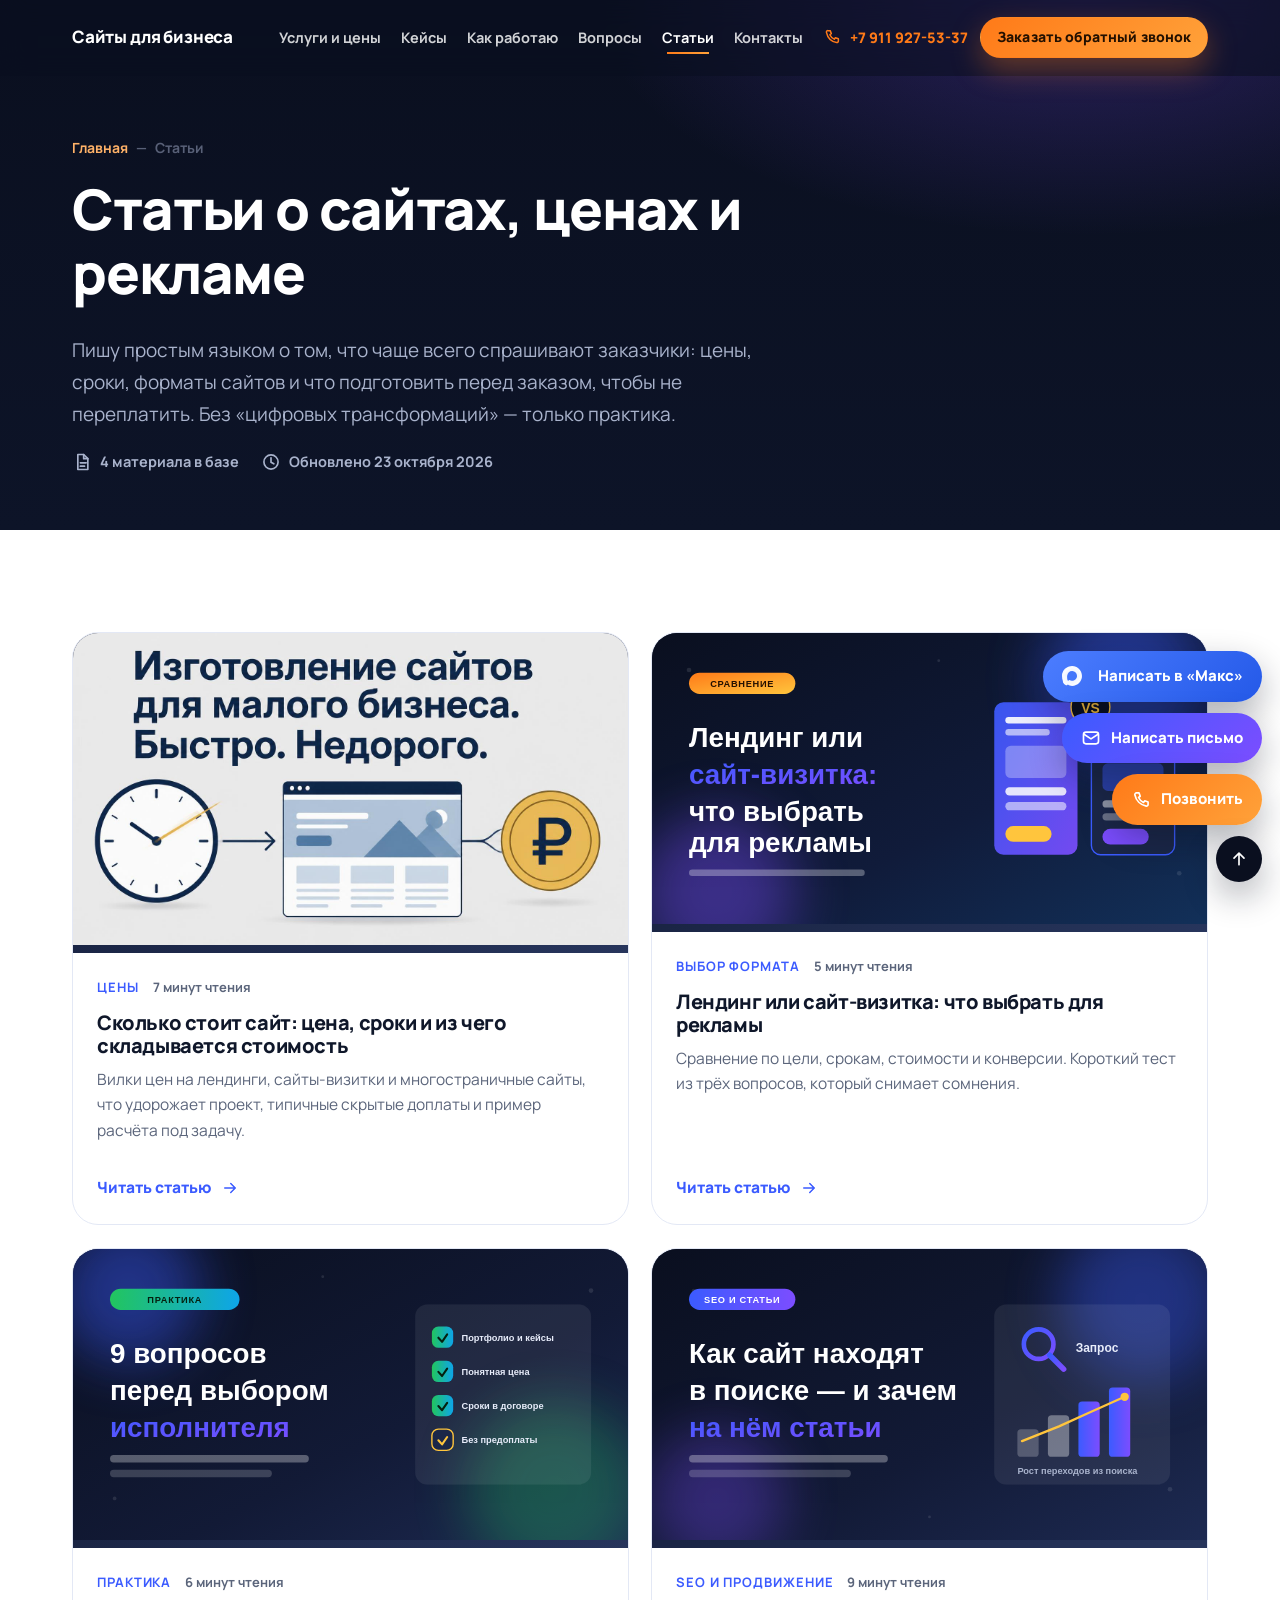
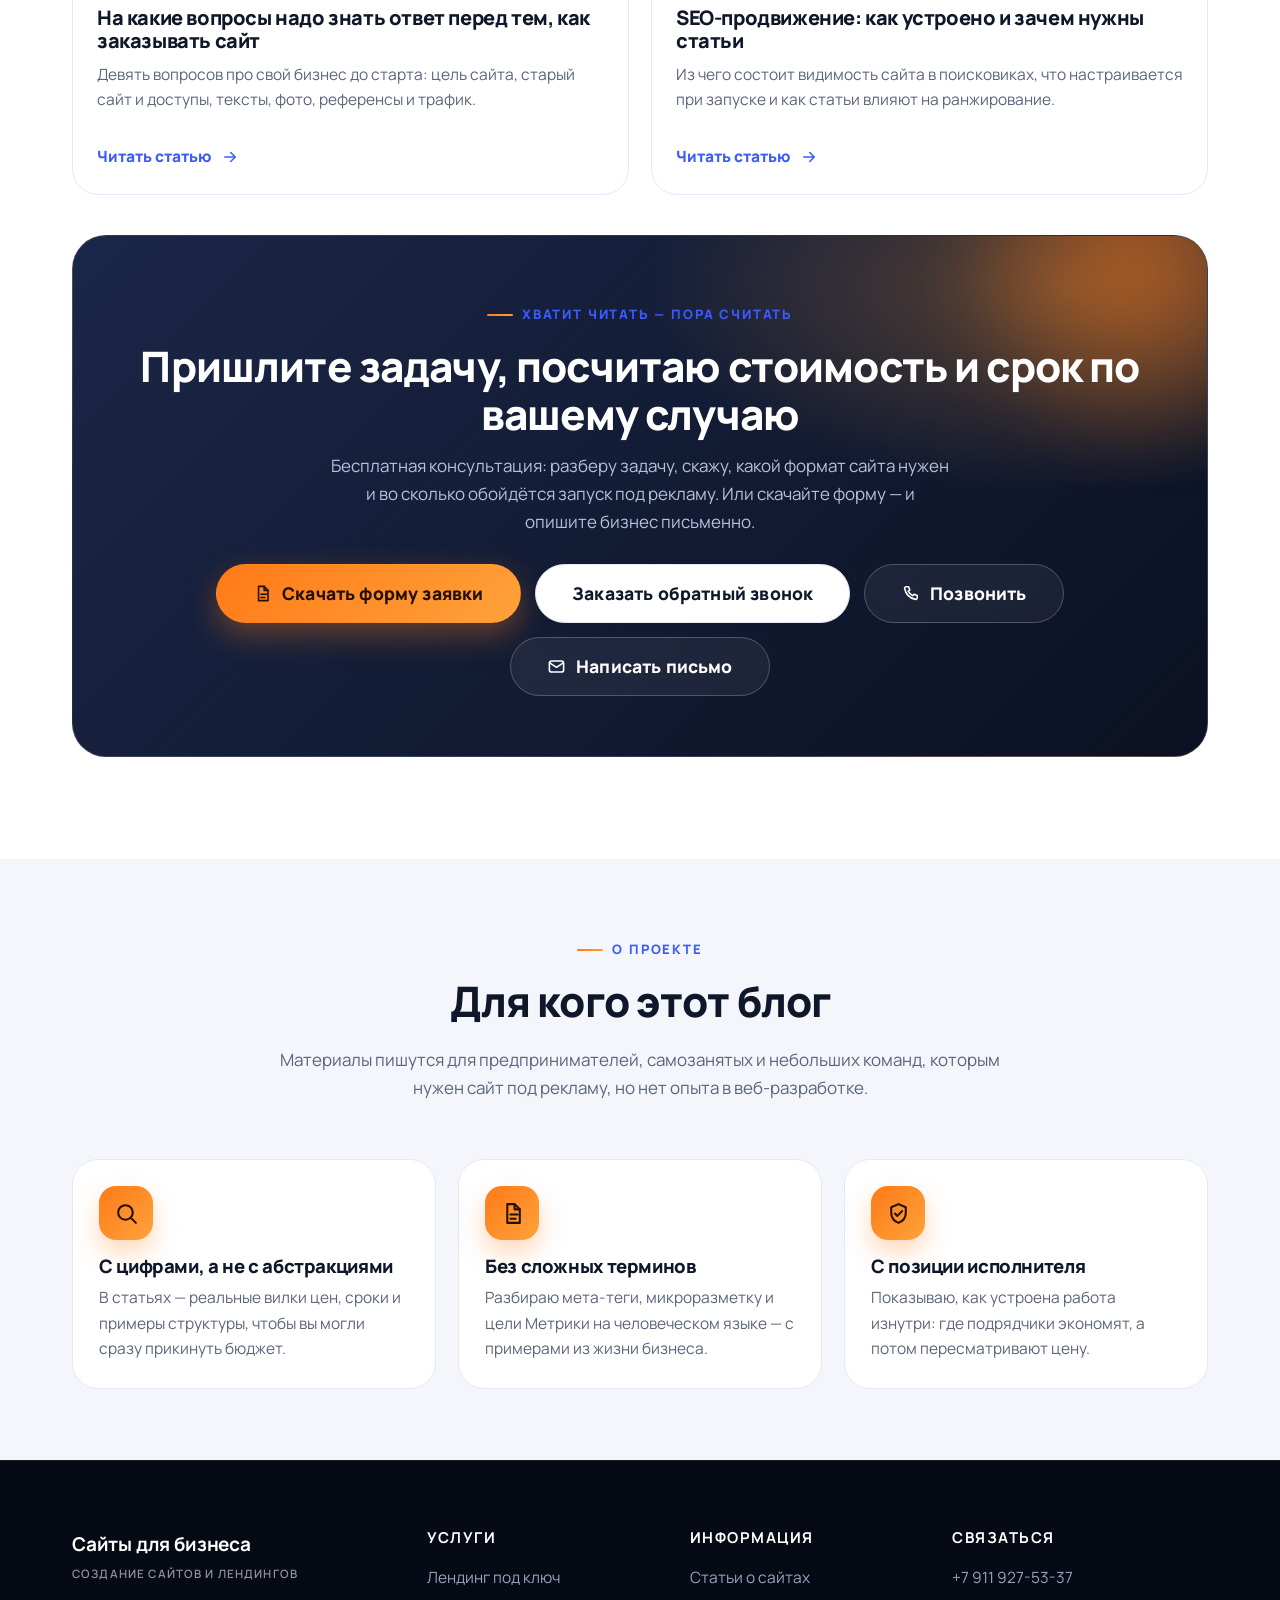
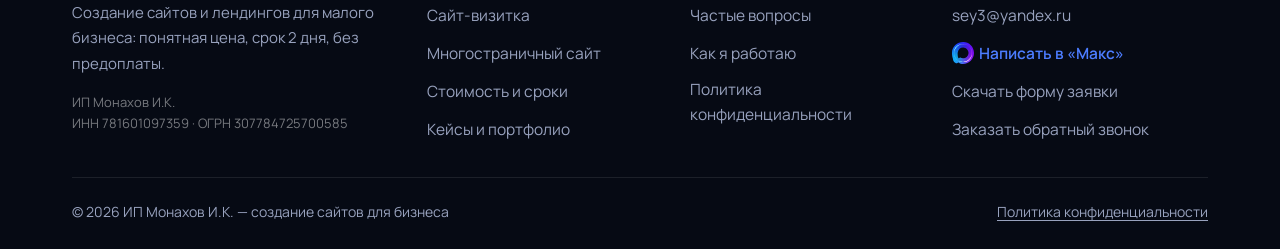
==== articles.html @ e0259c26 "Initial commit: copy of Landing-Site with new 'Многостраничный сайт' service and spelling fixes" ====
<!DOCTYPE html>
<html lang="ru">
<head>
  <meta charset="UTF-8">
  <meta name="viewport" content="width=device-width, initial-scale=1.0">

  <title>Статьи о создании сайтов, ценах и сроках | Игорь</title>
  <meta name="description" content="Полезные статьи для предпринимателей: сколько стоит сайт, лендинг или сайт-визитка, что подготовить к заказу и не переплатить, как работает SEO на сайте. Пишет практикующий разработчик.">
  <meta name="keywords" content="статьи о сайтах, стоимость сайта, лендинг или сайт визитка, что нужно перед заказом сайта, SEO для малого бизнеса">
  <meta name="author" content="Игорь — создание сайтов для бизнеса">
  <meta name="robots" content="index, follow, max-image-preview:large">
  <meta name="theme-color" content="#0A0F1F">
  <link rel="canonical" href="https://system785.github.io/Landing-Site/articles.html">

  <meta property="og:type" content="website">
  <meta property="og:locale" content="ru_RU">
  <meta property="og:site_name" content="Игорь — сайты для бизнеса">
  <meta property="og:title" content="Статьи о создании сайтов, ценах и сроках">
  <meta property="og:description" content="Сколько стоит сайт, что выбрать для рекламы и как не переплатить подрядчику — практические материалы с цифрами.">
  <meta property="og:url" content="https://system785.github.io/Landing-Site/articles.html">
  <meta name="twitter:card" content="summary_large_image">
  <meta name="twitter:title" content="Статьи о создании сайтов, ценах и сроках">
  <meta name="twitter:description" content="Практические материалы о ценах, сроках и выборе подрядчика на сайт.">

  <link rel="icon" type="image/svg+xml" href="img/favicon.svg">
  <link rel="preconnect" href="https://fonts.googleapis.com">
  <link rel="preconnect" href="https://fonts.gstatic.com" crossorigin>
  <link href="https://fonts.googleapis.com/css2?family=Manrope:wght@500;600;700;800&display=swap" rel="stylesheet">
  <link rel="stylesheet" href="css/style.css">

  <script type="application/ld+json">
  {
    "@context": "https://schema.org",
    "@type": "CollectionPage",
    "name": "Статьи о создании сайтов и ценах",
    "url": "https://system785.github.io/Landing-Site/articles.html",
    "inLanguage": "ru-RU",
    "isPartOf": {"@type": "WebSite", "name": "Игорь — сайты для бизнеса", "url": "https://system785.github.io/Landing-Site/"},
    "hasPart": [
      {"@type": "Article", "headline": "Сколько стоит сайт: цена, сроки и из чего складывается стоимость", "url": "https://system785.github.io/Landing-Site/articles/skolko-stoit-sayt-yandex-direct.html", "datePublished": "2026-10-20", "author": {"@type": "Person", "name": "Игорь"}},
      {"@type": "Article", "headline": "Лендинг или сайт-визитка: что выбрать для рекламы", "url": "https://system785.github.io/Landing-Site/articles/lending-ili-sayt-vizitka.html", "datePublished": "2026-10-20", "author": {"@type": "Person", "name": "Игорь"}},
      {"@type": "Article", "headline": "На какие вопросы надо знать ответ перед тем, как заказывать сайт", "url": "https://system785.github.io/Landing-Site/articles/voprosy-pered-zakazom-sayta.html", "datePublished": "2026-10-21", "author": {"@type": "Person", "name": "Игорь"}},
      {"@type": "Article", "headline": "SEO-продвижение: как устроено и зачем нужны статьи", "url": "https://system785.github.io/Landing-Site/articles/seo-stati-ranzhirovanie.html", "datePublished": "2026-10-21", "author": {"@type": "Person", "name": "Игорь"}}
    ]
  }
  </script>

  <script type="application/ld+json">
  {
    "@context": "https://schema.org",
    "@type": "BreadcrumbList",
    "itemListElement": [
      {"@type": "ListItem", "position": 1, "name": "Главная", "item": "https://system785.github.io/Landing-Site/"},
      {"@type": "ListItem", "position": 2, "name": "Статьи", "item": "https://system785.github.io/Landing-Site/articles.html"}
    ]
  }
  </script>
</head>
<body>

  <svg xmlns="http://www.w3.org/2000/svg" style="display:none" aria-hidden="true">
    <symbol id="i-check" viewBox="0 0 24 24"><path d="M4 12.5l5 5L20 6.5"/></symbol>
    <symbol id="i-phone" viewBox="0 0 24 24"><path d="M6.6 3.5h3l1.5 4-2 1.5a12 12 0 0 0 5.9 5.9l1.5-2 4 1.5v3a2 2 0 0 1-2.2 2A17.5 17.5 0 0 1 4.6 5.7 2 2 0 0 1 6.6 3.5z"/></symbol>
    <symbol id="i-mail" viewBox="0 0 24 24"><rect x="3" y="5" width="18" height="14" rx="3"/><path d="M3.5 7.5L12 13l8.5-5.5"/></symbol>
    <symbol id="i-clock" viewBox="0 0 24 24"><circle cx="12" cy="12" r="8.5"/><path d="M12 7v5.2l3.4 2"/></symbol>
    <symbol id="i-shield" viewBox="0 0 24 24"><path d="M12 3l7 3v5.2c0 4.9-3.4 8.4-7 9.8-3.6-1.4-7-4.9-7-9.8V6z"/><path d="M8.6 12l2.3 2.3 4.5-4.6"/></symbol>
    <symbol id="i-arrow" viewBox="0 0 24 24"><path d="M5 12h13M13 6l6 6-6 6"/></symbol>
    <symbol id="i-doc" viewBox="0 0 24 24"><path d="M7 3h7l5 5v13H7z"/><path d="M14 3v5h5M10 13h7M10 17h5"/></symbol>
    <symbol id="i-chat" viewBox="0 0 24 24"><path d="M4 5.5h16v11H9.5L4.5 20.5V16.5H4z"/><path d="M8 10h8M8 13h5"/></symbol>
    <symbol id="i-search" viewBox="0 0 24 24"><circle cx="11" cy="11" r="7"/><path d="M16.2 16.2L21 21"/></symbol>
  </svg>

  <div class="scroll-progress" aria-hidden="true"></div>
  <a class="skip-link" href="#main">Перейти к содержанию</a>

  <header class="header is-scrolled">
    <div class="header__inner">
      <a class="header__brand" href="index.html">Сайты для бизнеса</a>

      <nav class="nav" aria-label="Основная навигация">
        <a href="index.html#services">Услуги и цены</a>
        <a href="index.html#portfolio">Кейсы</a>
        <a href="index.html#process">Как работаю</a>
        <a href="index.html#faq">Вопросы</a>
        <a href="articles.html" data-page>Статьи</a>
        <a href="index.html#contacts">Контакты</a>
      </nav>

      <div class="header__actions">
        <a class="link-phone" href="tel:+79119275337">
          <svg class="icon" aria-hidden="true"><use href="#i-phone"/></svg>+7 911 927-53-37
        </a>
        <a class="btn btn--cta btn--sm" href="#form" data-modal-open>Заказать обратный звонок</a>
        <button class="burger" type="button" aria-label="Открыть меню" aria-expanded="false">
          <span></span><span></span><span></span>
        </button>
      </div>
    </div>
  </header>

  <div class="mobile-menu">
    <a class="m-link" href="index.html">Главная</a>
    <a class="m-link" href="index.html#services">Услуги и цены</a>
    <a class="m-link" href="index.html#portfolio">Кейсы</a>
    <a class="m-link" href="index.html#process">Как я работаю</a>
    <a class="m-link" href="index.html#faq">Частые вопросы</a>
    <a class="m-link" href="articles.html" data-page>Статьи</a>
    <a class="m-link" href="index.html#contacts">Контакты</a>
    <div class="m-contacts">
      <a href="tel:+79119275337"><svg class="icon" aria-hidden="true"><use href="#i-phone"/></svg>+7 911 927-53-37</a>
      <a href="mailto:sey3@yandex.ru"><svg class="icon" aria-hidden="true"><use href="#i-mail"/></svg>sey3@yandex.ru</a>
      <a class="btn btn--cta" href="#form" data-modal-open>Заказать обратный звонок</a>
    </div>
  </div>

  <main id="main">

    <section class="page-head">
      <div class="container">
        <nav class="breadcrumbs" aria-label="Хлебные крошки">
          <a href="index.html">Главная</a><span>—</span><span>Статьи</span>
        </nav>
        <h1>Статьи о сайтах, ценах и рекламе</h1>
        <p class="lead" style="color:#A9B3CC; max-width:720px">
          Пишу простым языком о том, что чаще всего спрашивают заказчики: цены, сроки, форматы сайтов
          и что подготовить перед заказом, чтобы не переплатить. Без «цифровых трансформаций» — только практика.
        </p>
        <div class="page-head__meta">
          <span><svg class="icon" aria-hidden="true"><use href="#i-doc"/></svg> 4 материала в базе</span>
          <span><svg class="icon" aria-hidden="true"><use href="#i-clock"/></svg> Обновлено 23 октября 2026</span>
        </div>
      </div>
    </section>

    <section class="section">
      <div class="container">
        <div class="grid grid-2">
          <article class="article-card reveal">
            <div class="article-card__img">
              <img src="img/banner-price.jpg" width="1536" height="1024" alt="Обложка статьи: сколько стоит сайт — часы, браузер и монетка">
            </div>
            <div class="article-card__body">
              <div class="article-card__meta">Цены <span>7 минут чтения</span></div>
              <h2 style="font-size:20px; margin-bottom:10px">
                <a href="articles/skolko-stoit-sayt-yandex-direct.html">Сколько стоит сайт: цена, сроки и из чего складывается стоимость</a>
              </h2>
              <p>Вилки цен на лендинги, сайты-визитки и многостраничные сайты, что удорожает проект, типичные скрытые доплаты и пример расчёта под задачу.</p>
              <a class="article-card__more" href="articles/skolko-stoit-sayt-yandex-direct.html">
                Читать статью <svg class="icon" aria-hidden="true"><use href="#i-arrow"/></svg>
              </a>
            </div>
          </article>

          <article class="article-card reveal" style="--d:.1s">
            <div class="article-card__img">
              <img src="img/article-landing.svg" width="1200" height="630" alt="Обложка статьи: лендинг или сайт-визитка">
            </div>
            <div class="article-card__body">
              <div class="article-card__meta">Выбор формата <span>5 минут чтения</span></div>
              <h2 style="font-size:20px; margin-bottom:10px">
                <a href="articles/lending-ili-sayt-vizitka.html">Лендинг или сайт-визитка: что выбрать для рекламы</a>
              </h2>
              <p>Сравнение по цели, срокам, стоимости и конверсии. Короткий тест из трёх вопросов, который снимает сомнения.</p>
              <a class="article-card__more" href="articles/lending-ili-sayt-vizitka.html">
                Читать статью <svg class="icon" aria-hidden="true"><use href="#i-arrow"/></svg>
              </a>
            </div>
          </article>

          <article class="article-card reveal" style="--d:.2s">
            <div class="article-card__img">
              <img src="img/article-check.svg" width="1200" height="630" alt="Обложка статьи: вопросы, которые стоит знать до заказа сайта">
            </div>
            <div class="article-card__body">
              <div class="article-card__meta">Практика <span>6 минут чтения</span></div>
              <h2 style="font-size:20px; margin-bottom:10px">
                <a href="articles/voprosy-pered-zakazom-sayta.html">На какие вопросы надо знать ответ перед тем, как заказывать сайт</a>
              </h2>
              <p>Девять вопросов про свой бизнес до старта: цель сайта, старый сайт и доступы, тексты, фото, референсы и трафик.</p>
              <a class="article-card__more" href="articles/voprosy-pered-zakazom-sayta.html">
                Читать статью <svg class="icon" aria-hidden="true"><use href="#i-arrow"/></svg>
              </a>
            </div>
          </article>

          <article class="article-card reveal" style="--d:.3s">
            <div class="article-card__img">
              <img src="img/article-seo.svg" width="1200" height="630" loading="lazy" alt="Обложка статьи: SEO-продвижение и статьи на сайте">
            </div>
            <div class="article-card__body">
              <div class="article-card__meta">SEO и продвижение <span>9 минут чтения</span></div>
              <h2 style="font-size:20px; margin-bottom:10px">
                <a href="articles/seo-stati-ranzhirovanie.html">SEO-продвижение: как устроено и зачем нужны статьи</a>
              </h2>
              <p>Из чего состоит видимость сайта в поисковиках, что настраивается при запуске и как статьи влияют на ранжирование.</p>
              <a class="article-card__more" href="articles/seo-stati-ranzhirovanie.html">
                Читать статью <svg class="icon" aria-hidden="true"><use href="#i-arrow"/></svg>
              </a>
            </div>
          </article>
        </div>

        <div class="cta-box mt-40 reveal zoom" id="form">
          <span class="eyebrow">Хватит читать — пора считать</span>
          <h2>Пришлите задачу, посчитаю стоимость и срок по вашему случаю</h2>
          <p>Бесплатная консультация: разберу задачу, скажу, какой формат сайта нужен и во сколько обойдётся запуск под рекламу.
            Или скачайте форму — и опишите бизнес письменно.</p>
          <div class="btn-row">
            <a class="btn btn--cta btn--lg" href="files/forma-zayavki.docx" download>
              <svg class="icon" aria-hidden="true"><use href="#i-doc"/></svg> Скачать форму заявки
            </a>
            <a class="btn btn--outline btn--lg" href="#form" data-modal-open>Заказать обратный звонок</a>
            <a class="btn btn--ghost btn--lg" href="tel:+79119275337">
              <svg class="icon" aria-hidden="true"><use href="#i-phone"/></svg> Позвонить
            </a>
            <a class="btn btn--ghost btn--lg" href="mailto:sey3@yandex.ru">
              <svg class="icon" aria-hidden="true"><use href="#i-mail"/></svg> Написать письмо
            </a>
          </div>
        </div>
      </div>
    </section>

    <section class="section section--tint section--tight">
      <div class="container">
        <div class="section-head center reveal">
          <span class="eyebrow">О проекте</span>
          <h2>Для кого этот блог</h2>
          <p>Материалы пишутся для предпринимателей, самозанятых и небольших команд, которым нужен сайт под рекламу, но нет опыта в веб-разработке.</p>
        </div>
        <div class="grid grid-3">
          <article class="trust reveal">
            <i><svg class="icon" aria-hidden="true"><use href="#i-search"/></svg></i>
            <h3>С цифрами, а не с абстракциями</h3>
            <p>В статьях — реальные вилки цен, сроки и примеры структуры, чтобы вы могли сразу прикинуть бюджет.</p>
          </article>
          <article class="trust reveal" style="--d:.1s">
            <i><svg class="icon" aria-hidden="true"><use href="#i-doc"/></svg></i>
            <h3>Без сложных терминов</h3>
            <p>Разбираю мета-теги, микроразметку и цели Метрики на человеческом языке — с примерами из жизни бизнеса.</p>
          </article>
          <article class="trust reveal" style="--d:.2s">
            <i><svg class="icon" aria-hidden="true"><use href="#i-shield"/></svg></i>
            <h3>С позиции исполнителя</h3>
            <p>Показываю, как устроена работа изнутри: где подрядчики экономят, а потом пересматривают цену.</p>
          </article>
        </div>
      </div>
    </section>

  </main>

  <footer class="footer">
    <div class="container">
      <div class="footer__grid">
        <div>
          <div class="footer__brand">
            <b>Сайты для бизнеса</b>
            <span>создание сайтов и лендингов</span>
          </div>
          <p class="footer__about">
            Создание сайтов и лендингов для малого бизнеса: понятная цена,
            срок 2 дня, без предоплаты.
          </p>
          <p class="footer__legal">
            ИП Монахов И.К.<br>
            ИНН 781601097359 · ОГРН 307784725700585
          </p>
        </div>

        <div>
          <h4>Услуги</h4>
          <ul>
            <li><a href="index.html#services">Лендинг под ключ</a></li>
            <li><a href="index.html#services">Сайт-визитка</a></li>
            <li><a href="index.html#services">Многостраничный сайт</a></li>
            <li><a href="index.html#services">Стоимость и сроки</a></li>
            <li><a href="index.html#portfolio">Кейсы и портфолио</a></li>
          </ul>
        </div>

        <div>
          <h4>Информация</h4>
          <ul>
            <li><a href="articles.html">Статьи о сайтах</a></li>
            <li><a href="index.html#faq">Частые вопросы</a></li>
            <li><a href="index.html#process">Как я работаю</a></li>
            <li><a href="privacy.html">Политика конфиденциальности</a></li>
          </ul>
        </div>

        <div>
          <h4>Связаться</h4>
          <ul>
            <li><a href="tel:+79119275337">+7 911 927-53-37</a></li>
            <li><a href="mailto:sey3@yandex.ru">sey3@yandex.ru</a></li>
            <li><a class="link-max" href="https://web.max.ru/79119275337" target="_blank" rel="noopener"><img class="max-logo" src="img/max-logo.svg" alt="" width="22" height="22">Написать в «Макс»</a></li>
            <li><a href="files/forma-zayavki.docx" download>Скачать форму заявки</a></li>
            <li><a href="#form" data-modal-open>Заказать обратный звонок</a></li>
          </ul>
        </div>
      </div>

      <div class="footer__bottom">
        <span>© <span data-year>2026</span> ИП Монахов И.К. — создание сайтов для бизнеса</span>
        <span><a href="privacy.html">Политика конфиденциальности</a></span>
      </div>
    </div>
  </footer>

  <div class="fab">
    <a class="fab__wa" href="https://web.max.ru/79119275337" target="_blank" rel="noopener"
       aria-label="Написать в «Макс»">
      <img class="max-logo" src="img/max-logo.svg" alt="" width="22" height="22"><span class="fab__label">Написать в «Макс»</span>
    </a>
    <a class="fab__mail" href="mailto:sey3@yandex.ru" aria-label="Написать письмо">
      <svg class="icon" aria-hidden="true"><use href="#i-mail"/></svg><span class="fab__label">Написать письмо</span>
    </a>
    <a class="fab__call" href="tel:+79119275337" aria-label="Позвонить">
      <svg class="icon" aria-hidden="true"><use href="#i-phone"/></svg><span class="fab__label">Позвонить</span>
    </a>
    <button class="fab__top" type="button" aria-label="Наверх">
      <svg class="icon" aria-hidden="true" style="transform:rotate(-90deg)"><use href="#i-arrow"/></svg>
    </button>
  </div>

  <div class="modal" role="dialog" aria-modal="true" aria-labelledby="modal-title">
    <div class="modal__card">
      <button class="modal__close" type="button" aria-label="Закрыть" data-modal-close>&times;</button>
      <div class="modal__head">
        <h3 id="modal-title">Заказать обратный звонок</h3>
        <p>Оставьте контакты — вернусь с расчётом цены и срока в течение 30 минут.</p>
      </div>
      <form data-lead-form novalidate>
        <div class="form-grid">
          <div class="field">
            <label for="m-name">Как вас зовут *</label>
            <input type="text" id="m-name" name="name" placeholder="Например: Игорь" required autocomplete="name">
            <span class="field__error">Пожалуйста, укажите имя</span>
          </div>
          <div class="field">
            <label for="m-phone">Телефон *</label>
            <input type="tel" id="m-phone" name="phone" placeholder="+7 (___) ___-__-__" required autocomplete="tel">
            <span class="field__error">Укажите телефон не короче 10 цифр</span>
          </div>
          <div class="field">
            <label for="m-task">Что нужно сделать</label>
            <textarea id="m-task" name="task" placeholder="Например: лендинг для ремонта квартир"></textarea>
          </div>
        </div>
        <button class="btn btn--cta btn--block btn--lg mt-24" type="submit">
          Отправить заявку <svg class="icon" aria-hidden="true"><use href="#i-arrow"/></svg>
        </button>
        <p class="form-note">Нажимая кнопку, вы соглашаетесь с <a href="privacy.html">политикой конфиденциальности</a>.</p>
        <div class="form-success" role="status">
          <i><svg class="icon" aria-hidden="true"><use href="#i-check"/></svg></i>
          <h4>Заявка сформирована!</h4>
          <p>Письмо открылось в почтовом клиенте. Если нет — напишите на sey3@yandex.ru или позвоните: +7 911 927-53-37.</p>
          <div class="btn-row center mt-24">
            <a class="btn btn--outline btn--sm" href="tel:+79119275337">Позвонить</a>
            <a class="btn btn--max btn--sm" href="https://web.max.ru/79119275337" target="_blank" rel="noopener"><img class="max-logo" src="img/max-logo.svg" alt="" width="22" height="22">Написать в «Макс»</a>
          </div>
        </div>
      </form>
    </div>
  </div>

  <script src="js/main.js" defer></script>
</body>
</html>
---- css/style.css ----
/* =========================================================
   Макс — сайты для Яндекс.Директ
   Дизайн-система лендинга: тёмный герой + светлые секции
   ========================================================= */

:root {
  /* Цвета */
  --ink: #0A0F1F;
  --ink-800: #101830;
  --ink-700: #17223F;
  --ink-600: #1F2C4E;
  --paper: #FFFFFF;
  --paper-2: #F4F6FC;
  --paper-3: #EDF0FA;
  --line: #E3E8F5;
  --line-dark: rgba(255, 255, 255, .10);

  --text: #0F172A;
  --muted: #5B657B;
  --muted-dark: #A9B3CC;

  --brand: #3B5BFF;
  --brand-2: #7C4DFF;
  --brand-grad: linear-gradient(135deg, #3B5BFF 0%, #7C4DFF 100%);

  --cta: #FF7A18;
  --cta-2: #FFA23A;
  --cta-grad: linear-gradient(135deg, #FF7A18 0%, #FFA23A 100%);

  --green: #22C55E;
  --red: #EF4444;

  /* Формы и тени */
  --r-sm: 12px;
  --r: 18px;
  --r-lg: 26px;
  --r-xl: 34px;

  --sh-sm: 0 2px 8px rgba(15, 23, 42, .06);
  --sh-md: 0 14px 34px rgba(15, 23, 42, .10);
  --sh-lg: 0 30px 70px rgba(10, 15, 31, .18);
  --sh-cta: 0 12px 30px rgba(255, 122, 24, .35);

  --container: 1180px;
  --header-h: 76px;

  --font: 'Manrope', -apple-system, BlinkMacSystemFont, 'Segoe UI', Roboto,
    'Helvetica Neue', Arial, sans-serif;
}

/* ---------- Reset ---------- */
*,
*::before,
*::after { box-sizing: border-box; }

html {
  scroll-behavior: smooth;
  -webkit-text-size-adjust: 100%;
}

body {
  margin: 0;
  font-family: var(--font);
  font-size: 17px;
  line-height: 1.65;
  color: var(--text);
  background: var(--paper);
  overflow-x: hidden;
  -webkit-font-smoothing: antialiased;
  text-rendering: optimizeLegibility;
}

img, svg { max-width: 100%; }
img { height: auto; }
svg { display: block; }
a { color: inherit; text-decoration: none; }
ul, ol { margin: 0; padding: 0; list-style: none; }
button { font-family: inherit; cursor: pointer; }
input, textarea, select, button { font-family: inherit; font-size: inherit; }

::selection { background: rgba(59, 91, 255, .22); }

.skip-link {
  position: absolute;
  left: -9999px;
  top: 0;
  background: var(--brand);
  color: #fff;
  padding: 10px 18px;
  border-radius: 0 0 10px 0;
  z-index: 999;
}
.skip-link:focus { left: 0; }

/* ---------- Типографика ---------- */
h1, h2, h3, h4 {
  margin: 0 0 .5em;
  line-height: 1.15;
  font-weight: 800;
  letter-spacing: -.02em;
}

h1 { font-size: clamp(32px, 5.2vw, 56px); }
h2 { font-size: clamp(27px, 3.8vw, 42px); }
h3 { font-size: clamp(19px, 2.2vw, 23px); }
h4 { font-size: 17px; font-weight: 700; }

p { margin: 0 0 1em; }
p:last-child { margin-bottom: 0; }

.lead {
  font-size: clamp(16px, 2vw, 19px);
  color: var(--muted);
  line-height: 1.7;
}

.section-dark .lead { color: var(--muted-dark); }

.eyebrow {
  display: inline-flex;
  align-items: center;
  gap: 9px;
  font-size: 13px;
  font-weight: 800;
  letter-spacing: .14em;
  text-transform: uppercase;
  color: var(--brand);
  margin-bottom: 16px;
}
.eyebrow::before {
  content: "";
  width: 26px;
  height: 2px;
  background: var(--cta-grad);
  border-radius: 2px;
}
.section-dark .eyebrow { color: #93A8FF; }

.text-grad {
  background: var(--cta-grad);
  -webkit-background-clip: text;
  background-clip: text;
  color: transparent;
}
.text-brand {
  background: var(--brand-grad);
  -webkit-background-clip: text;
  background-clip: text;
  color: transparent;
}

/* ---------- Иконки ---------- */
.icon {
  width: 20px;
  height: 20px;
  fill: none;
  stroke: currentColor;
  stroke-width: 2;
  stroke-linecap: round;
  stroke-linejoin: round;
  flex: none;
}
.btn .icon { width: 19px; height: 19px; }
.hero__points .icon { width: 18px; height: 18px; }
.pain i .icon,
.trust i .icon,
.contact-item i .icon,
.float-card i .icon { width: 25px; height: 25px; }
.faq__q .icon { width: 22px; height: 22px; }
.about__list .icon { width: 22px; height: 22px; }
.price-card ul li .icon { width: 18px; height: 18px; }
.price-card__term .icon { width: 16px; height: 16px; }
.price-note .icon { width: 22px; height: 22px; color: var(--brand); }
.form-success i .icon { width: 32px; height: 32px; stroke-width: 2.6; }
.article-card__more .icon { width: 18px; height: 18px; }
.mobile-menu .m-contacts .icon { width: 21px; height: 21px; }
.link-phone .icon { width: 18px; height: 18px; }

/* ---------- Раскладка ---------- */
.container {
  width: 100%;
  max-width: var(--container);
  margin-inline: auto;
  padding-inline: 22px;
}

.section { padding: clamp(56px, 8vw, 104px) 0; position: relative; }
.section--tight { padding: clamp(44px, 6vw, 72px) 0; }

.section--tint { background: var(--paper-2); }

.section-dark {
  background: var(--ink);
  color: #fff;
  overflow: hidden;
}
.section-dark h2,
.section-dark h3 { color: #fff; }

.section-head {
  max-width: 760px;
  margin-bottom: clamp(32px, 5vw, 56px);
}
.section-head.center {
  margin-inline: auto;
  text-align: center;
}
.section-head.center .eyebrow { justify-content: center; }
.section-head p { color: var(--muted); font-size: 17px; }
.section-dark .section-head p { color: var(--muted-dark); }

.grid { display: grid; gap: 22px; }
.grid-2 { grid-template-columns: repeat(2, 1fr); }
.grid-3 { grid-template-columns: repeat(3, 1fr); }
.grid-4 { grid-template-columns: repeat(4, 1fr); }

/* ---------- Кнопки ---------- */
.btn {
  position: relative;
  display: inline-flex;
  align-items: center;
  justify-content: center;
  gap: 10px;
  padding: 15px 28px;
  border: 1px solid transparent;
  border-radius: 999px;
  font-weight: 800;
  font-size: 16px;
  line-height: 1.2;
  letter-spacing: .01em;
  text-align: center;
  transition: transform .25s cubic-bezier(.22, 1, .36, 1),
    box-shadow .25s ease, background-color .25s ease, color .25s ease,
    border-color .25s ease, filter .25s ease;
  will-change: transform;
}
.btn svg { flex: none; }
.btn:hover { transform: translateY(-3px); }
.btn:active { transform: translateY(-1px) scale(.99); }
.btn:focus-visible { outline: 3px solid rgba(59, 91, 255, .55); outline-offset: 3px; }

.btn--cta {
  background: var(--cta-grad);
  color: #231000;
  box-shadow: var(--sh-cta);
}
.btn--cta:hover { filter: brightness(1.06); box-shadow: 0 18px 38px rgba(255, 122, 24, .42); }

.btn--brand {
  background: var(--brand-grad);
  color: #fff;
  box-shadow: 0 12px 30px rgba(59, 91, 255, .35);
}
.btn--brand:hover { box-shadow: 0 18px 38px rgba(59, 91, 255, .45); }

.btn--ghost {
  background: rgba(255, 255, 255, .06);
  border-color: rgba(255, 255, 255, .22);
  color: #fff;
  backdrop-filter: blur(8px);
}
.btn--ghost:hover { background: rgba(255, 255, 255, .14); border-color: rgba(255, 255, 255, .4); }

.btn--outline {
  background: #fff;
  border-color: var(--line);
  color: var(--text);
  box-shadow: var(--sh-sm);
}
.btn--outline:hover { border-color: var(--brand); color: var(--brand); box-shadow: var(--sh-md); }

.btn--dark { background: var(--ink); color: #fff; }
.btn--dark:hover { background: var(--ink-700); box-shadow: var(--sh-md); }

.btn--sm { padding: 11px 20px; font-size: 14.5px; }
.btn--lg { padding: 18px 36px; font-size: 17.5px; }
.btn--block { width: 100%; }

.btn-row {
  display: flex;
  flex-wrap: wrap;
  gap: 14px;
  align-items: center;
}
.btn-row.center { justify-content: center; }

.link-phone {
  display: inline-flex;
  align-items: center;
  gap: 9px;
  font-weight: 800;
  white-space: nowrap;
  color: #FF7A18;
  transition: color .2s ease, transform .2s ease;
}
.link-phone:hover { color: #FFA23A; transform: translateY(-2px); }
.section-dark .link-phone { color: #FFB268; }
.section-dark .link-phone:hover { color: #FFD1A8; }

/* ---------- Шапка ---------- */
.header {
  position: fixed;
  inset: 0 0 auto;
  z-index: 100;
  height: var(--header-h);
  display: flex;
  align-items: center;
  background: rgba(10, 15, 31, .55);
  backdrop-filter: blur(14px);
  -webkit-backdrop-filter: blur(14px);
  border-bottom: 1px solid transparent;
  transition: background .35s ease, height .35s ease, border-color .35s ease,
    box-shadow .35s ease;
}
.header.is-scrolled {
  height: 66px;
  background: rgba(255, 255, 255, .92);
  border-bottom-color: var(--line);
  box-shadow: 0 8px 30px rgba(15, 23, 42, .08);
}
.header__inner {
  display: flex;
  align-items: center;
  gap: 16px;
  width: 100%;
  max-width: var(--container);
  margin-inline: auto;
  padding-inline: 22px;
}

.header__brand {
  display: inline-flex;
  align-items: baseline;
  gap: 8px;
  flex: none;
  margin-right: 8px;
  font-weight: 800;
  font-size: 17px;
  letter-spacing: -.01em;
  white-space: nowrap;
  color: #fff;
  transition: color .3s ease;
}
.header__brand i {
  font-style: normal;
  font-size: 11px;
  font-weight: 700;
  letter-spacing: .12em;
  text-transform: uppercase;
  opacity: .55;
}
.header.is-scrolled .header__brand { color: var(--text); }

.logo {
  display: inline-flex;
  align-items: center;
  gap: 11px;
  font-weight: 800;
  color: #fff;
  flex: none;
  transition: color .3s ease;
}
.header.is-scrolled .logo { color: var(--text); }

.logo__mark {
  width: 40px;
  height: 40px;
  flex: none;
  border-radius: 13px;
  background: var(--cta-grad);
  display: grid;
  place-items: center;
  color: #241000;
  font-size: 19px;
  font-weight: 800;
  box-shadow: 0 8px 20px rgba(255, 122, 24, .35);
}
.logo__text { display: flex; flex-direction: column; line-height: 1.1; }
.logo__text b { font-size: 17px; letter-spacing: -.01em; }
.logo__text span { font-size: 11.5px; font-weight: 600; opacity: .7; letter-spacing: .04em; }

.nav {
  display: flex;
  align-items: center;
  gap: 4px;
  margin-left: auto;
  flex: 1 1 auto;
  justify-content: flex-end;
  min-width: 0;
}
.nav a {
  position: relative;
  padding: 9px 10px;
  border-radius: 10px;
  font-size: 15px;
  font-weight: 700;
  white-space: nowrap;
  color: rgba(255, 255, 255, .82);
  transition: color .25s ease, background .25s ease;
}
.header.is-scrolled .nav a { color: var(--muted); }
.nav a::after {
  content: "";
  position: absolute;
  left: 13px;
  right: 13px;
  bottom: 4px;
  height: 2px;
  background: var(--cta-grad);
  transform: scaleX(0);
  transform-origin: left;
  transition: transform .3s cubic-bezier(.22, 1, .36, 1);
}
.nav a:hover { color: #fff; }
.header.is-scrolled .nav a:hover { color: var(--brand); }
.nav a:hover::after,
.nav a.is-active::after { transform: scaleX(1); }
.nav a.is-active { color: #fff; }
.header.is-scrolled .nav a.is-active { color: var(--brand); }

.header__actions { display: flex; align-items: center; gap: 12px; flex: none; }

.burger {
  display: none;
  width: 46px;
  height: 46px;
  border: 1px solid rgba(255, 255, 255, .25);
  border-radius: 13px;
  background: rgba(255, 255, 255, .08);
  padding: 0;
  position: relative;
}
.header.is-scrolled .burger { border-color: var(--line); background: #fff; }
.burger span {
  position: absolute;
  left: 13px;
  right: 13px;
  height: 2.5px;
  border-radius: 3px;
  background: #fff;
  transition: transform .3s ease, opacity .2s ease, background .3s ease;
}
.header.is-scrolled .burger span { background: var(--text); }
.burger span:nth-child(1) { top: 16px; }
.burger span:nth-child(2) { top: 22px; }
.burger span:nth-child(3) { top: 28px; }
.burger.is-open span:nth-child(1) { transform: translateY(6px) rotate(45deg); }
.burger.is-open span:nth-child(2) { opacity: 0; }
.burger.is-open span:nth-child(3) { transform: translateY(-6px) rotate(-45deg); }

/* Мобильное меню */
.mobile-menu {
  position: fixed;
  inset: 0;
  z-index: 99;
  background: rgba(10, 15, 31, .97);
  backdrop-filter: blur(10px);
  padding: calc(var(--header-h) + 26px) 26px 40px;
  display: flex;
  flex-direction: column;
  gap: 6px;
  opacity: 0;
  visibility: hidden;
  transform: translateY(-12px);
  transition: opacity .35s ease, transform .35s ease, visibility .35s;
  overflow-y: auto;
}
.mobile-menu.is-open { opacity: 1; visibility: visible; transform: none; }
.mobile-menu a.m-link {
  padding: 15px 4px;
  font-size: 21px;
  font-weight: 800;
  color: #fff;
  border-bottom: 1px solid rgba(255, 255, 255, .09);
  transition: color .2s ease, padding-left .25s ease;
}
.mobile-menu a.m-link:hover { color: var(--cta-2); padding-left: 8px; }
.mobile-menu .m-contacts { margin-top: auto; display: grid; gap: 12px; padding-top: 26px; }
.mobile-menu .m-contacts a {
  display: flex;
  align-items: center;
  gap: 11px;
  color: #fff;
  font-weight: 700;
}

/* Прогресс скролла */
.scroll-progress {
  position: fixed;
  top: 0;
  left: 0;
  height: 3px;
  width: 0;
  z-index: 120;
  background: var(--cta-grad);
  box-shadow: 0 0 12px rgba(255, 122, 24, .7);
  transition: width .1s linear;
}

/* ---------- Герой ---------- */
.hero {
  position: relative;
  padding: calc(var(--header-h) + clamp(40px, 7vw, 86px)) 0 clamp(50px, 7vw, 90px);
  background: radial-gradient(1100px 620px at 78% 8%, rgba(124, 77, 255, .30), transparent 60%),
    radial-gradient(900px 560px at 8% 92%, rgba(59, 91, 255, .26), transparent 62%),
    linear-gradient(180deg, #0A0F1F 0%, #0D1428 60%, #0A0F1F 100%);
  color: #fff;
  overflow: hidden;
}
.hero::after {
  content: "";
  position: absolute;
  inset: auto 0 0;
  height: 1px;
  background: rgba(255, 255, 255, .08);
}

.hero__grid {
  position: relative;
  z-index: 2;
  display: grid;
  grid-template-columns: 1.08fr .92fr;
  gap: clamp(28px, 5vw, 56px);
  align-items: center;
}

.hero__badge {
  display: inline-flex;
  align-items: center;
  gap: 10px;
  padding: 8px 16px 8px 9px;
  border-radius: 999px;
  background: rgba(255, 255, 255, .07);
  border: 1px solid rgba(255, 255, 255, .16);
  font-size: 13.5px;
  font-weight: 700;
  color: #DCE3F5;
  margin-bottom: 22px;
}
.hero__badge b {
  background: var(--cta-grad);
  color: #241000;
  border-radius: 999px;
  padding: 3px 11px;
  font-size: 12.5px;
  letter-spacing: .03em;
}

.hero h1 { color: #fff; margin-bottom: 20px; }
.hero h1 .text-grad { filter: drop-shadow(0 6px 22px rgba(255, 122, 24, .35)); }

.hero__sub {
  font-size: clamp(16px, 2vw, 19px);
  color: #B7C0DA;
  max-width: 560px;
  margin-bottom: 28px;
}

.hero__points {
  display: flex;
  flex-wrap: wrap;
  gap: 10px 22px;
  margin-bottom: 30px;
}
.hero__points li {
  display: flex;
  align-items: center;
  gap: 9px;
  font-size: 15px;
  font-weight: 700;
  color: #D7DDF0;
}
.hero__points svg { color: var(--green); }

.hero__note {
  display: flex;
  align-items: center;
  gap: 12px;
  margin-top: 24px;
  font-size: 14px;
  color: #93A0C0;
}
.hero__avatars { display: flex; }
.hero__avatars span {
  width: 34px;
  height: 34px;
  border-radius: 50%;
  border: 2px solid var(--ink);
  margin-left: -10px;
  display: grid;
  place-items: center;
  font-size: 14px;
  font-weight: 800;
  color: #fff;
}
.hero__avatars span:first-child { margin-left: 0; }
.hero__avatars span:nth-child(1) { background: linear-gradient(135deg, #3B5BFF, #7C4DFF); }
.hero__avatars span:nth-child(2) { background: linear-gradient(135deg, #FF7A18, #FFA23A); }
.hero__avatars span:nth-child(3) { background: linear-gradient(135deg, #22C55E, #0EA5E9); }

/* Портрет */
.hero__visual { position: relative; }

.portrait {
  position: relative;
  border-radius: var(--r-xl);
  overflow: hidden;
  box-shadow: var(--sh-lg);
  border: 1px solid rgba(255, 255, 255, .14);
  animation: floatY 7s ease-in-out infinite;
  background: linear-gradient(160deg, #1B2748, #101832);
}
.portrait img { width: 100%; height: auto; aspect-ratio: 6 / 7; object-fit: cover; object-position: center 20%; }
.about__media img { width: 100%; height: auto; aspect-ratio: 6 / 7; object-fit: cover; object-position: center 20%; }

.float-card {
  position: absolute;
  display: flex;
  align-items: center;
  gap: 11px;
  padding: 12px 17px;
  border-radius: 16px;
  background: rgba(255, 255, 255, .95);
  color: var(--text);
  box-shadow: 0 18px 44px rgba(0, 0, 0, .35);
  font-size: 14px;
  font-weight: 700;
  z-index: 3;
  animation: floatY 5.5s ease-in-out infinite;
}
.float-card i {
  width: 38px;
  height: 38px;
  border-radius: 12px;
  display: grid;
  place-items: center;
  font-style: normal;
  font-size: 18px;
  color: #fff;
  flex: none;
}
.float-card b { display: block; font-size: 16px; font-weight: 800; letter-spacing: -.01em; }
.float-card small { color: var(--muted); font-weight: 600; font-size: 12.5px; }
.float-card--1 { top: 7%; left: -7%; animation-delay: .4s; }
.float-card--1 i { background: var(--brand-grad); }
.float-card--2 { bottom: 16%; right: -6%; animation-delay: 1.4s; }
.float-card--2 i { background: var(--cta-grad); }
.float-card--3 { bottom: -4%; left: 4%; animation-delay: 2.2s; }
.float-card--3 i { background: linear-gradient(135deg, #22C55E, #16A34A); }

.blob {
  position: absolute;
  border-radius: 50%;
  filter: blur(70px);
  opacity: .55;
  pointer-events: none;
  z-index: 1;
}
.blob--1 { width: 460px; height: 460px; background: #7C4DFF; top: -140px; right: -120px; }
.blob--2 { width: 380px; height: 380px; background: #3B5BFF; bottom: -160px; left: -120px; }
.blob--3 { width: 300px; height: 300px; background: #FF7A18; top: 40%; left: 44%; opacity: .18; }

/* ---------- Полоса цифр ---------- */
.stats {
  background: linear-gradient(90deg, #0D1428, #131C38, #0D1428);
  border-block: 1px solid rgba(255, 255, 255, .08);
  padding: clamp(26px, 4vw, 40px) 0;
}
.stats__grid {
  display: grid;
  grid-template-columns: repeat(4, 1fr);
  gap: 18px;
  text-align: center;
}
.stat b {
  display: block;
  font-size: clamp(26px, 3.6vw, 40px);
  font-weight: 800;
  letter-spacing: -.03em;
  background: var(--cta-grad);
  -webkit-background-clip: text;
  background-clip: text;
  color: transparent;
  line-height: 1.1;
}
.stat span {
  font-size: 14px;
  color: var(--muted-dark);
  font-weight: 600;
}

/* ---------- Карточки болей ---------- */
.pain {
  position: relative;
  background: #fff;
  border: 1px solid var(--line);
  border-radius: var(--r-lg);
  padding: 28px 26px;
  transition: transform .35s cubic-bezier(.22, 1, .36, 1), box-shadow .35s ease,
    border-color .35s ease;
  overflow: hidden;
}
.pain::before {
  content: "";
  position: absolute;
  inset: 0 auto 0 0;
  width: 4px;
  background: var(--cta-grad);
  transform: scaleY(0);
  transform-origin: top;
  transition: transform .4s cubic-bezier(.22, 1, .36, 1);
}
.pain:hover { transform: translateY(-8px); box-shadow: var(--sh-md); border-color: transparent; }
.pain:hover::before { transform: scaleY(1); }
.pain i {
  width: 52px;
  height: 52px;
  border-radius: 16px;
  display: grid;
  place-items: center;
  background: rgba(59, 91, 255, .10);
  color: var(--brand);
  margin-bottom: 16px;
}
.pain h3 { margin-bottom: 8px; font-size: 19px; }
.pain p { color: var(--muted); font-size: 15.5px; margin: 0; }

/* ---------- Услуги и цены ---------- */
.price-card {
  position: relative;
  display: flex;
  flex-direction: column;
  background: #fff;
  border: 1px solid var(--line);
  border-radius: var(--r-lg);
  padding: 32px 28px;
  transition: transform .35s cubic-bezier(.22, 1, .36, 1), box-shadow .35s ease;
}
.price-card:hover { transform: translateY(-10px); box-shadow: var(--sh-lg); }
.price-card__tag {
  position: absolute;
  top: -14px;
  left: 50%;
  transform: translateX(-50%);
  background: var(--cta-grad);
  color: #241000;
  font-size: 12.5px;
  font-weight: 800;
  letter-spacing: .06em;
  text-transform: uppercase;
  padding: 6px 16px;
  border-radius: 999px;
  box-shadow: 0 8px 20px rgba(255, 122, 24, .4);
  white-space: nowrap;
}
.price-card h3 { font-size: 21px; margin-bottom: 6px; }
.price-card__desc { color: var(--muted); font-size: 15px; min-height: 48px; }
.price-card__sum {
  display: flex;
  flex-wrap: wrap;
  align-items: baseline;
  gap: 2px 10px;
  margin: 14px 0 4px;
}
.price-card__sum b {
  font-size: clamp(34px, 4vw, 44px);
  font-weight: 800;
  letter-spacing: -.03em;
  color: var(--text);
  white-space: nowrap;
}
.price-card__sum span {
  color: var(--muted);
  font-weight: 700;
  font-size: 14px;
  flex-basis: 100%;
}
.price-card__old { color: #94A0B8; text-decoration: line-through; font-weight: 700; font-size: 15px; }
.price-card__term {
  display: inline-flex;
  align-items: center;
  gap: 7px;
  font-size: 14px;
  font-weight: 700;
  color: var(--brand);
  background: rgba(59, 91, 255, .09);
  padding: 6px 13px;
  border-radius: 999px;
  align-self: flex-start;
  margin-bottom: 18px;
}
.price-card ul { display: grid; gap: 11px; margin-bottom: 24px; }
.price-card ul li {
  display: flex;
  gap: 11px;
  font-size: 15.5px;
  color: var(--muted);
  line-height: 1.5;
}
.price-card ul li svg { flex: none; color: var(--green); margin-top: 3px; }
.price-card ul li b { color: var(--text); font-weight: 700; }
.price-card .btn { margin-top: auto; }
.price-card__foot { display: grid; gap: 10px; margin-top: auto; }

.price-card--dark {
  background: linear-gradient(165deg, #131C38 0%, #0B1122 100%);
  border-color: rgba(255, 255, 255, .14);
  color: #fff;
  box-shadow: 0 34px 70px rgba(10, 15, 31, .35);
}
.price-card--dark h3,
.price-card--dark .price-card__sum b { color: #fff; }
.price-card--dark .price-card__desc,
.price-card--dark .price-card__sum span,
.price-card--dark ul li { color: #AEB8D2; }
.price-card--dark ul li b { color: #fff; }
.price-card--dark .price-card__old { color: #7C87A6; }

.price-note {
  margin-top: 30px;
  display: flex;
  align-items: center;
  gap: 14px;
  flex-wrap: wrap;
  justify-content: center;
  background: rgba(255, 255, 255, .7);
  border: 1px dashed var(--line);
  border-radius: var(--r);
  padding: 16px 22px;
  font-size: 15px;
  color: var(--muted);
  text-align: center;
}
.price-note b { color: var(--text); }

/* Компактный прайс вместо трёх тарифов */
.price-single {
  display: grid;
  grid-template-columns: repeat(3, minmax(0, 1fr));
  gap: 26px;
  align-items: stretch;
  max-width: 1120px;
  margin-inline: auto;
}
.price-single .price-card { display: flex; flex-direction: column; }
.price-single .price-card__desc { margin-bottom: 4px; }
.price-single .price-card ul { margin-bottom: 18px; }

/* Широкая карточка «Как формируется цена» под тремя услугами */
.price-single .price-card--wide {
  grid-column: 1 / -1;
  display: grid;
  grid-template-columns: minmax(0, .85fr) minmax(0, 1.55fr);
  grid-template-rows: auto 1fr;
  gap: 10px 48px;
  align-items: start;
}
.price-single .price-card--wide:hover { transform: none; box-shadow: none; }
.price-single .price-card--wide h3 { grid-column: 1; grid-row: 1; margin-bottom: 0; }
.price-single .price-card--wide .price-card__desc { grid-column: 1; grid-row: 2; margin: 0; }
.price-single .price-card--wide ul { grid-column: 2; grid-row: 1 / span 2; margin-bottom: 0; }

@media (max-width: 1100px) {
  .price-single { grid-template-columns: repeat(2, minmax(0, 1fr)); }
  .price-single .price-card--wide {
    grid-column: auto;
    grid-template-columns: 1fr;
    grid-template-rows: auto;
    gap: 12px;
  }
  .price-single .price-card--wide h3,
  .price-single .price-card--wide .price-card__desc,
  .price-single .price-card--wide ul {
    grid-column: auto;
    grid-row: auto;
  }
}

@media (max-width: 860px) {
  .price-single { grid-template-columns: 1fr; }
}

/* ---------- Кейсы ---------- */
.case {
  position: relative;
  background: #fff;
  border: 1px solid var(--line);
  border-radius: var(--r-lg);
  overflow: hidden;
  transition: transform .35s cubic-bezier(.22, 1, .36, 1), box-shadow .35s ease;
  display: flex;
  flex-direction: column;
}
.case:hover { transform: translateY(-9px); box-shadow: var(--sh-lg); }
.case__img { position: relative; overflow: hidden; background: var(--ink-700); }
.case__img img {
  width: 100%;
  transition: transform .6s cubic-bezier(.22, 1, .36, 1);
}
.case:hover .case__img img { transform: scale(1.05); }
.case__badge {
  position: absolute;
  top: 14px;
  left: 14px;
  background: rgba(10, 15, 31, .78);
  backdrop-filter: blur(6px);
  color: #fff;
  font-size: 12.5px;
  font-weight: 700;
  padding: 6px 13px;
  border-radius: 999px;
}
.case__body { padding: 24px 24px 26px; display: flex; flex-direction: column; flex: 1; }
.case__body h3 { font-size: 20px; margin-bottom: 8px; }
.case__body p { color: var(--muted); font-size: 15.5px; }
.case__metrics {
  display: flex;
  gap: 18px;
  flex-wrap: wrap;
  padding-top: 16px;
  margin-top: auto;
  border-top: 1px dashed var(--line);
}
.case__metrics div b { display: block; font-size: 21px; font-weight: 800; color: var(--brand); letter-spacing: -.02em; }
.case__metrics div span { font-size: 13px; color: var(--muted); font-weight: 600; }

/* ---------- Процесс ---------- */
.steps { position: relative; display: grid; gap: 18px; }
.step {
  position: relative;
  display: grid;
  grid-template-columns: 64px 1fr;
  gap: 20px;
  align-items: start;
  padding: 22px 24px;
  border-radius: var(--r-lg);
  background: rgba(255, 255, 255, .045);
  border: 1px solid rgba(255, 255, 255, .10);
  transition: background .35s ease, border-color .35s ease, transform .35s ease;
}
.step:hover {
  background: rgba(255, 255, 255, .085);
  border-color: rgba(255, 162, 58, .45);
  transform: translateX(8px);
}
.step__num {
  width: 64px;
  height: 64px;
  border-radius: 20px;
  display: grid;
  place-items: center;
  font-size: 24px;
  font-weight: 800;
  background: var(--brand-grad);
  color: #fff;
  box-shadow: 0 14px 30px rgba(59, 91, 255, .35);
}
.step:nth-child(even) .step__num { background: var(--cta-grad); color: #241000; box-shadow: 0 14px 30px rgba(255, 122, 24, .3); }
.step h3 { font-size: 20px; margin-bottom: 6px; }
.step p { color: var(--muted-dark); font-size: 15.5px; margin: 0; }

/* ---------- Доверие ---------- */
.trust {
  background: #fff;
  border: 1px solid var(--line);
  border-radius: var(--r-lg);
  padding: 26px;
  transition: transform .35s ease, box-shadow .35s ease;
}
.trust:hover { transform: translateY(-7px); box-shadow: var(--sh-md); }
.trust i {
  width: 54px;
  height: 54px;
  border-radius: 17px;
  display: grid;
  place-items: center;
  background: var(--cta-grad);
  color: #241000;
  margin-bottom: 16px;
  box-shadow: 0 12px 26px rgba(255, 122, 24, .3);
}
.trust h3 { font-size: 18.5px; margin-bottom: 8px; }
.trust p { color: var(--muted); font-size: 15.5px; margin: 0; }

.about {
  display: grid;
  grid-template-columns: .9fr 1.1fr;
  gap: clamp(26px, 5vw, 54px);
  align-items: center;
}
.about__media {
  position: relative;
  border-radius: var(--r-xl);
  overflow: hidden;
  box-shadow: var(--sh-lg);
  border: 1px solid var(--line);
}
.about__list { display: grid; gap: 14px; margin-top: 22px; }
.about__list li {
  display: flex;
  gap: 13px;
  align-items: flex-start;
  background: var(--paper-2);
  border: 1px solid var(--line);
  border-radius: var(--r);
  padding: 15px 18px;
  transition: border-color .3s ease, transform .3s ease, background .3s ease;
}
.about__list li:hover { border-color: var(--brand); transform: translateX(6px); background: #fff; }
.about__list li svg { flex: none; color: var(--brand); margin-top: 3px; }
.about__list li b { display: block; font-size: 16px; }
.about__list li span { color: var(--muted); font-size: 15px; }

/* ---------- FAQ ---------- */
.faq { display: grid; gap: 14px; max-width: 860px; margin-inline: auto; }
.faq__item {
  background: #fff;
  border: 1px solid var(--line);
  border-radius: var(--r);
  overflow: hidden;
  transition: box-shadow .3s ease, border-color .3s ease;
}
.faq__item.is-open { border-color: var(--brand); box-shadow: var(--sh-md); }
.faq__q {
  width: 100%;
  display: flex;
  align-items: center;
  gap: 16px;
  padding: 20px 22px;
  background: none;
  border: 0;
  text-align: left;
  font-size: 17px;
  font-weight: 800;
  color: var(--text);
  line-height: 1.4;
}
.faq__q:hover { color: var(--brand); }
.faq__icon {
  margin-left: auto;
  flex: none;
  width: 34px;
  height: 34px;
  border-radius: 11px;
  background: var(--paper-3);
  display: grid;
  place-items: center;
  position: relative;
  transition: background .3s ease, transform .35s ease;
}
.faq__icon::before,
.faq__icon::after {
  content: "";
  position: absolute;
  background: var(--text);
  border-radius: 2px;
  transition: transform .35s ease, background .3s ease;
}
.faq__icon::before { width: 14px; height: 2.5px; }
.faq__icon::after { width: 2.5px; height: 14px; }
.faq__item.is-open .faq__icon { background: var(--cta-grad); transform: rotate(180deg); }
.faq__item.is-open .faq__icon::before,
.faq__item.is-open .faq__icon::after { background: #241000; }
.faq__item.is-open .faq__icon::after { transform: scaleY(0); }
.faq__a {
  max-height: 0;
  overflow: hidden;
  transition: max-height .45s cubic-bezier(.4, 0, .2, 1);
}
.faq__a-inner {
  padding: 0 22px 22px;
  color: var(--muted);
  font-size: 16px;
  line-height: 1.7;
}
.faq__a-inner a { color: var(--brand); font-weight: 700; text-decoration: underline; }

/* ---------- Статьи ---------- */
.article-card {
  display: flex;
  flex-direction: column;
  background: #fff;
  border: 1px solid var(--line);
  border-radius: var(--r-lg);
  overflow: hidden;
  transition: transform .35s cubic-bezier(.22, 1, .36, 1), box-shadow .35s ease;
  height: 100%;
}
.article-card:hover { transform: translateY(-9px); box-shadow: var(--sh-lg); }
.article-card__img { overflow: hidden; background: linear-gradient(135deg, #131C38, #27355C); }
.article-card__img img { width: 100%; transition: transform .6s cubic-bezier(.22, 1, .36, 1); }
.article-card:hover .article-card__img img { transform: scale(1.06); }
.article-card__body { padding: 24px; display: flex; flex-direction: column; flex: 1; }
.article-card__meta {
  display: flex;
  flex-wrap: wrap;
  gap: 8px 14px;
  font-size: 13px;
  font-weight: 700;
  color: var(--brand);
  text-transform: uppercase;
  letter-spacing: .07em;
  margin-bottom: 12px;
}
.article-card__meta span { color: var(--muted); text-transform: none; letter-spacing: 0; }
.article-card h3 { font-size: 20px; margin-bottom: 10px; transition: color .25s ease; }
.article-card:hover h3 { color: var(--brand); }
.article-card p { color: var(--muted); font-size: 15.5px; }
.article-card__more {
  margin-top: auto;
  padding-top: 16px;
  display: inline-flex;
  align-items: center;
  gap: 9px;
  font-weight: 800;
  font-size: 15.5px;
  color: var(--brand);
}
.article-card__more svg { transition: transform .3s ease; }
.article-card:hover .article-card__more svg { transform: translateX(6px); }

/* ---------- CTA-блок ---------- */
.cta-box {
  position: relative;
  border-radius: var(--r-xl);
  padding: clamp(34px, 5vw, 60px);
  background:
    radial-gradient(700px 340px at 88% 10%, rgba(255, 162, 58, .30), transparent 60%),
    linear-gradient(135deg, #1B2748 0%, #0B1122 100%);
  color: #fff;
  overflow: hidden;
  text-align: center;
  border: 1px solid rgba(255, 255, 255, .12);
}
.cta-box::before {
  content: "";
  position: absolute;
  width: 420px;
  height: 420px;
  right: -140px;
  top: -180px;
  background: radial-gradient(circle, rgba(255, 122, 24, .55), transparent 65%);
  filter: blur(30px);
}
.cta-box > * { position: relative; z-index: 2; }
.cta-box h2 { color: #fff; margin-bottom: 14px; }
.cta-box p { color: #B7C0DA; max-width: 620px; margin: 0 auto 28px; }
.cta-box .btn-row { justify-content: center; }

/* ---------- Контакты ---------- */
.contacts {
  display: grid;
  grid-template-columns: 1fr 1fr;
  gap: clamp(26px, 4vw, 46px);
  align-items: start;
}
.contact-list { display: grid; gap: 14px; margin-top: 26px; }
.contact-item {
  display: flex;
  align-items: center;
  gap: 15px;
  padding: 16px 18px;
  border-radius: var(--r);
  background: rgba(255, 255, 255, .05);
  border: 1px solid rgba(255, 255, 255, .11);
  transition: background .3s ease, border-color .3s ease, transform .3s ease;
}
.contact-item:hover { background: rgba(255, 255, 255, .1); border-color: rgba(255, 162, 58, .5); transform: translateX(6px); }
.contact-item i {
  width: 46px;
  height: 46px;
  flex: none;
  border-radius: 14px;
  display: grid;
  place-items: center;
  background: var(--brand-grad);
  color: #fff;
}
.contact-item--wa i { background: linear-gradient(135deg, #4C7DFF, #2459E8); }
.contact-item--tg i { background: linear-gradient(135deg, #2AABEE, #229ED9); }
.contact-item--mail i { background: var(--cta-grad); color: #241000; }
.contact-item span { display: block; font-size: 13px; color: var(--muted-dark); font-weight: 600; }
.contact-item b { font-size: 17.5px; font-weight: 800; color: #fff; letter-spacing: -.01em; }

.form-card {
  background: #fff;
  color: var(--text);
  border-radius: var(--r-xl);
  padding: clamp(26px, 4vw, 38px);
  box-shadow: var(--sh-lg);
  border: 1px solid rgba(255, 255, 255, .16);
}
.form-card h3 { font-size: 24px; margin-bottom: 6px; color: var(--text); }
.form-card > p { color: var(--muted); font-size: 15.5px; margin-bottom: 22px; }
.form-grid { display: grid; gap: 15px; }
.field label {
  display: block;
  font-size: 14px;
  font-weight: 800;
  margin-bottom: 7px;
  color: var(--text);
}
.field input,
.field textarea,
.field select {
  width: 100%;
  padding: 14px 16px;
  border: 1.5px solid var(--line);
  border-radius: 14px;
  background: var(--paper-2);
  color: var(--text);
  font-size: 16px;
  transition: border-color .25s ease, background .25s ease, box-shadow .25s ease;
}
.field input:focus,
.field textarea:focus,
.field select:focus {
  outline: none;
  border-color: var(--brand);
  background: #fff;
  box-shadow: 0 0 0 4px rgba(59, 91, 255, .14);
}
.field textarea { min-height: 110px; resize: vertical; }
.field--error input,
.field--error textarea { border-color: var(--red); background: #FEF2F2; }
.field__error { display: none; color: var(--red); font-size: 13.5px; font-weight: 700; margin-top: 6px; }
.field--error .field__error { display: block; }

.form-note {
  font-size: 13.5px;
  color: var(--muted);
  margin-top: 14px;
  line-height: 1.55;
}
.form-note a { color: var(--brand); text-decoration: underline; font-weight: 700; }

.form-success {
  display: none;
  text-align: center;
  padding: 20px 6px;
}
.form-success.is-visible { display: block; animation: fadeUp .5s ease both; }
.form-success i {
  width: 66px;
  height: 66px;
  margin: 0 auto 16px;
  border-radius: 50%;
  background: linear-gradient(135deg, #22C55E, #16A34A);
  display: grid;
  place-items: center;
  color: #fff;
}
.form-success h4 { font-size: 21px; margin-bottom: 8px; }
.form-success p { color: var(--muted); font-size: 15.5px; }

/* ---------- Подвал ---------- */
.footer {
  background: #060A14;
  color: #98A2BE;
  padding: clamp(44px, 6vw, 68px) 0 26px;
  border-top: 1px solid rgba(255, 255, 255, .07);
}
.footer__grid {
  display: grid;
  grid-template-columns: 1.4fr 1fr 1fr 1.1fr;
  gap: 30px;
  padding-bottom: 34px;
  border-bottom: 1px solid rgba(255, 255, 255, .09);
}
.footer .logo { color: #fff; margin-bottom: 16px; }
.footer__brand { color: #fff; margin-bottom: 16px; }
.footer__brand b { display: block; font-size: 19px; letter-spacing: -.01em; }
.footer__brand span { display: block; margin-top: 4px; font-size: 11.5px; font-weight: 600; opacity: .55; letter-spacing: .1em; text-transform: uppercase; }
.footer__legal { margin-top: 16px; font-size: 13px; line-height: 1.6; color: rgba(255, 255, 255, .45); }
.footer__about { font-size: 15px; line-height: 1.7; max-width: 320px; }
.footer h4 {
  color: #fff;
  font-size: 15px;
  text-transform: uppercase;
  letter-spacing: .1em;
  margin-bottom: 16px;
}
.footer ul { display: grid; gap: 10px; }
.footer ul a {
  font-size: 15.5px;
  transition: color .25s ease, padding-left .25s ease;
  display: inline-block;
}
.footer ul a:hover { color: var(--cta-2); padding-left: 5px; }
.footer__bottom {
  display: flex;
  flex-wrap: wrap;
  gap: 12px 24px;
  align-items: center;
  justify-content: space-between;
  padding-top: 22px;
  font-size: 14px;
}
.footer__bottom a { text-decoration: underline; text-underline-offset: 3px; }
.footer__bottom a:hover { color: var(--cta-2); }
.footer__dev { color: #6B7699; }

/* ---------- Плавающие кнопки ---------- */
.fab {
  position: fixed;
  right: 18px;
  bottom: 18px;
  z-index: 90;
  display: flex;
  flex-direction: column;
  gap: 11px;
  align-items: flex-end;
}
.fab a,
.fab button {
  display: inline-flex;
  align-items: center;
  gap: 10px;
  padding: 13px 19px;
  border: 0;
  border-radius: 999px;
  font-weight: 800;
  font-size: 15px;
  color: #fff;
  box-shadow: 0 14px 34px rgba(10, 15, 31, .32);
  transition: transform .3s cubic-bezier(.22, 1, .36, 1), box-shadow .3s ease,
    filter .3s, opacity .35s ease, visibility .35s;
}
.fab.is-muted .fab__call,
.fab.is-muted .fab__mail,
.fab.is-muted .fab__wa {
  opacity: 0;
  visibility: hidden;
  transform: translateY(16px) scale(.9);
  pointer-events: none;
}
.fab a:hover,
.fab button:hover { transform: translateY(-4px) scale(1.03); filter: brightness(1.07); }
.fab__call { background: var(--cta-grad); color: #241000; }
.fab__mail { background: var(--brand-grad); }
.fab__wa { background: linear-gradient(135deg, #4C7DFF, #2459E8); }

/* Фирменный логотип Max рядом со ссылками на мессенджер */
.max-logo {
  width: 22px;
  height: 22px;
  border-radius: 7px;
  display: inline-block;
  vertical-align: -5px;
  flex: none;
}
.btn .max-logo { margin-right: 7px; }
.fab__wa .max-logo { width: 20px; height: 20px; margin-right: 6px; vertical-align: -4px; }

.btn--max { background: linear-gradient(135deg, #4C7DFF, #2459E8); color: #fff; border-color: transparent; box-shadow: 0 12px 30px rgba(36, 89, 232, .35); }
.btn--max:hover { filter: brightness(1.06); box-shadow: 0 18px 38px rgba(36, 89, 232, .45); }
.link-max { color: #4C7DFF; font-weight: 600; }
.link-max:hover { color: #6F97FF; }

/* Кнопки-ссылки внутри текста статьи: не красить ссылочным синим и без подчёркивания */
.prose a.btn { text-decoration: none; }
.prose a.btn--cta { color: #231000; }
.prose a.btn--ghost, .prose a.btn--max { color: #fff; }
.prose a.btn--outline { color: var(--text); }
.prose a.btn--outline:hover { color: var(--brand); }
.fab__wa { background: linear-gradient(135deg, #4C7DFF, #2459E8); }
.fab__top {
  width: 46px;
  height: 46px;
  padding: 0 !important;
  justify-content: center;
  background: var(--ink);
  border: 1px solid rgba(255, 255, 255, .18);
  opacity: 0;
  visibility: hidden;
  transform: translateY(14px);
}
.fab__top.is-visible { opacity: 1; visibility: visible; transform: none; }

/* ---------- Модальное окно ---------- */
.modal {
  position: fixed;
  inset: 0;
  z-index: 200;
  display: grid;
  place-items: center;
  padding: 20px;
  background: rgba(6, 10, 20, .72);
  backdrop-filter: blur(6px);
  opacity: 0;
  visibility: hidden;
  transition: opacity .3s ease, visibility .3s;
}
.modal.is-open { opacity: 1; visibility: visible; }
.modal__card {
  width: 100%;
  max-width: 520px;
  background: #fff;
  border-radius: var(--r-lg);
  padding: clamp(26px, 4vw, 38px);
  box-shadow: var(--sh-lg);
  transform: translateY(24px) scale(.97);
  transition: transform .35s cubic-bezier(.22, 1, .36, 1);
  max-height: 92vh;
  overflow-y: auto;
}
.modal.is-open .modal__card { transform: none; }
.modal__close {
  position: absolute;
  top: 14px;
  right: 14px;
  width: 40px;
  height: 40px;
  border: 0;
  border-radius: 12px;
  background: var(--paper-3);
  color: var(--text);
  font-size: 20px;
  line-height: 1;
  display: grid;
  place-items: center;
  transition: background .2s ease, transform .2s ease;
}
.modal__close:hover { background: var(--line); transform: rotate(90deg); }
.modal__head { position: relative; padding-right: 46px; margin-bottom: 20px; }
.modal__head h3 { font-size: 23px; margin-bottom: 6px; }
.modal__head p { color: var(--muted); font-size: 15.5px; margin: 0; }

/* ---------- Анимации ---------- */
@keyframes fadeUp {
  from { opacity: 0; transform: translateY(26px); }
  to { opacity: 1; transform: none; }
}
@keyframes floatY {
  0%, 100% { transform: translateY(0); }
  50% { transform: translateY(-14px); }
}
@keyframes pulseDot {
  0%, 100% { box-shadow: 0 0 0 0 rgba(34, 197, 94, .55); }
  70% { box-shadow: 0 0 0 12px rgba(34, 197, 94, 0); }
}

.reveal {
  opacity: 0;
  transform: translateY(30px);
  transition: opacity .8s cubic-bezier(.22, 1, .36, 1),
    transform .8s cubic-bezier(.22, 1, .36, 1);
  transition-delay: var(--d, 0s);
  will-change: opacity, transform;
}
.reveal.from-left { transform: translateX(-40px); }
.reveal.from-right { transform: translateX(40px); }
.reveal.zoom { transform: scale(.94); }
.reveal.is-visible { opacity: 1; transform: none; }

.scroll-hint {
  display: flex;
  flex-direction: column;
  align-items: center;
  gap: 7px;
  margin-top: 34px;
  font-size: 12.5px;
  letter-spacing: .16em;
  text-transform: uppercase;
  color: #7C87A6;
  font-weight: 700;
}
.scroll-hint i {
  width: 26px;
  height: 42px;
  border: 2px solid rgba(255, 255, 255, .3);
  border-radius: 14px;
  position: relative;
}
.scroll-hint i::after {
  content: "";
  position: absolute;
  left: 50%;
  top: 8px;
  width: 4px;
  height: 8px;
  margin-left: -2px;
  border-radius: 3px;
  background: var(--cta-2);
  animation: scrollWheel 1.8s ease-in-out infinite;
}
@keyframes scrollWheel {
  0% { transform: translateY(0); opacity: 1; }
  70% { transform: translateY(14px); opacity: 0; }
  100% { transform: translateY(0); opacity: 0; }
}

/* ---------- Страница статьи ---------- */
.breadcrumbs {
  display: flex;
  flex-wrap: wrap;
  align-items: center;
  gap: 8px;
  font-size: 14px;
  font-weight: 700;
  color: var(--muted);
  margin-bottom: 22px;
}
.breadcrumbs a { color: var(--brand); }
.breadcrumbs a:hover { text-decoration: underline; }
.breadcrumbs span { opacity: .55; }

.page-head {
  background:
    radial-gradient(800px 380px at 85% 0%, rgba(124, 77, 255, .28), transparent 62%),
    linear-gradient(180deg, #0A0F1F, #0D1428);
  color: #fff;
  padding: calc(var(--header-h) + clamp(34px, 5vw, 60px)) 0 clamp(34px, 5vw, 56px);
}
.page-head h1 { color: #fff; max-width: 900px; }
.page-head .breadcrumbs { color: #98A2BE; margin-bottom: 18px; }
.page-head .breadcrumbs a { color: #FFB268; }
.page-head__meta {
  display: flex;
  flex-wrap: wrap;
  gap: 10px 22px;
  color: #A9B3CC;
  font-size: 14.5px;
  font-weight: 700;
  margin-top: 18px;
}
.page-head__meta span { display: inline-flex; align-items: center; gap: 8px; }

.article-wrap {
  display: grid;
  grid-template-columns: minmax(0, 1fr) 320px;
  gap: 44px;
  align-items: start;
}

.prose {
  font-size: 17.5px;
  line-height: 1.78;
  color: #232B3F;
}
.prose > p { margin-bottom: 1.25em; }
.prose h2 {
  font-size: clamp(23px, 3vw, 30px);
  margin: 1.7em 0 .6em;
  color: var(--text);
  position: relative;
  padding-left: 18px;
}
.prose h2::before {
  content: "";
  position: absolute;
  left: 0;
  top: .18em;
  bottom: .18em;
  width: 5px;
  border-radius: 4px;
  background: var(--cta-grad);
}
.prose h3 { font-size: clamp(19px, 2.3vw, 22px); margin: 1.5em 0 .5em; color: var(--text); }
.prose strong { color: var(--text); }
.prose a { color: var(--brand); font-weight: 700; text-decoration: underline; text-underline-offset: 3px; }
.prose ul, .prose ol { margin: 0 0 1.3em; padding-left: 0; display: grid; gap: 10px; }
.prose ul li {
  position: relative;
  padding-left: 34px;
}
.prose ul li::before {
  content: "";
  position: absolute;
  left: 4px;
  top: .55em;
  width: 16px;
  height: 16px;
  border-radius: 50%;
  background: rgba(59, 91, 255, .14);
  border: 4px solid var(--brand);
}
.prose ol { counter-reset: n; }
.prose ol li { position: relative; padding-left: 42px; counter-increment: n; }
.prose ol li::before {
  content: counter(n);
  position: absolute;
  left: 0;
  top: .1em;
  width: 28px;
  height: 28px;
  border-radius: 9px;
  background: var(--cta-grad);
  color: #241000;
  font-size: 14px;
  font-weight: 800;
  display: grid;
  place-items: center;
}
.prose blockquote {
  margin: 1.6em 0;
  padding: 20px 24px;
  background: var(--paper-2);
  border-left: 5px solid var(--brand);
  border-radius: 0 var(--r) var(--r) 0;
  font-weight: 600;
  color: var(--text);
}
.prose table {
  width: 100%;
  border-collapse: collapse;
  margin: 1.4em 0;
  font-size: 16px;
  overflow: hidden;
  border-radius: var(--r);
  box-shadow: var(--sh-sm);
}
.prose th, .prose td {
  padding: 13px 16px;
  border: 1px solid var(--line);
  text-align: left;
}
.prose th { background: var(--ink); color: #fff; font-weight: 800; }
.prose tr:nth-child(even) td { background: var(--paper-2); }

.article-cta {
  margin: 2em 0;
  padding: clamp(24px, 4vw, 34px);
  border-radius: var(--r-lg);
  background: linear-gradient(135deg, #1B2748, #0B1122);
  color: #fff;
  border: 1px solid rgba(255, 255, 255, .12);
  position: relative;
  overflow: hidden;
}
.article-cta::before {
  content: "";
  position: absolute;
  width: 300px;
  height: 300px;
  right: -110px;
  top: -130px;
  background: radial-gradient(circle, rgba(255, 122, 24, .5), transparent 65%);
  filter: blur(20px);
}
.article-cta h3 { color: #fff; position: relative; margin-bottom: 10px; }
.article-cta p { color: #B7C0DA; position: relative; margin-bottom: 20px; }
.article-cta .btn-row { position: relative; }

.author-box {
  display: flex;
  gap: 20px;
  align-items: center;
  padding: 24px;
  background: var(--paper-2);
  border: 1px solid var(--line);
  border-radius: var(--r-lg);
  margin-top: 40px;
}
.author-box img { width: 96px; height: 96px; object-fit: cover; border-radius: 50%; flex: none; border: 3px solid #fff; box-shadow: var(--sh-sm); }
.author-box b { display: block; font-size: 18px; }
.author-box span { display: block; font-size: 14px; color: var(--brand); font-weight: 700; margin-bottom: 6px; }
.author-box p { font-size: 15px; color: var(--muted); margin: 0; }

.aside { display: grid; gap: 22px; position: sticky; top: 92px; }
.aside-card {
  background: #fff;
  border: 1px solid var(--line);
  border-radius: var(--r-lg);
  padding: 24px;
  box-shadow: var(--sh-sm);
}
.aside-card h4 {
  font-size: 16px;
  text-transform: uppercase;
  letter-spacing: .08em;
  margin-bottom: 16px;
}
.aside-card--dark {
  background: linear-gradient(160deg, #131C38, #0B1122);
  color: #fff;
  border-color: rgba(255, 255, 255, .14);
}
.aside-card--dark h4 { color: #fff; }
.aside-card--dark p { color: var(--muted-dark); font-size: 15px; }
.toc { display: grid; gap: 10px; }
.toc a {
  font-size: 15px;
  font-weight: 700;
  color: var(--muted);
  padding-left: 15px;
  border-left: 3px solid var(--line);
  transition: color .25s ease, border-color .25s ease, transform .25s ease;
}
.toc a:hover { color: var(--brand); border-color: var(--brand); transform: translateX(4px); }

.related { display: grid; grid-template-columns: repeat(3, 1fr); gap: 22px; }

/* ---------- Утилиты ---------- */
.center { text-align: center; }
.mt-0 { margin-top: 0; }
.mb-0 { margin-bottom: 0; }
.mt-24 { margin-top: 24px; }
.mt-32 { margin-top: 32px; }
.mt-40 { margin-top: 40px; }
.hidden { display: none !important; }
.visually-hidden {
  position: absolute;
  width: 1px; height: 1px;
  clip: rect(0 0 0 0);
  overflow: hidden;
}

/* ---------- Адаптив ---------- */
@media (max-width: 1520px) {
  .nav a { padding: 9px 8px; font-size: 14.5px; }
  .header__actions .link-phone { font-size: 14.5px; }
  .header__actions .btn { font-size: 14px; padding: 11px 16px; }
  .header__inner { gap: 12px; }
}

@media (max-width: 1080px) {
  .nav a { padding: 9px 10px; font-size: 14.5px; }
  .article-wrap { grid-template-columns: minmax(0, 1fr) 290px; gap: 30px; }
}

@media (max-width: 1060px) {
  .header__actions .link-phone { display: none; }
}

@media (max-width: 960px) {
  .nav, .header__actions .btn, .header__actions .link-phone { display: none; }
  .burger { display: block; margin-left: auto; }
  .header__inner { gap: 12px; }

  .hero__grid { grid-template-columns: 1fr; }
  .hero__visual { max-width: 480px; margin: 20px auto 0; width: 100%; }
  .hero__sub { max-width: none; }

  .grid-4 { grid-template-columns: repeat(2, 1fr); }
  .grid-3 { grid-template-columns: repeat(2, 1fr); }
  .stats__grid { grid-template-columns: repeat(2, 1fr); gap: 24px 16px; }
  .about, .contacts { grid-template-columns: 1fr; }
  .article-wrap { grid-template-columns: minmax(0, 1fr); }
  .aside { position: static; }
  .related { grid-template-columns: 1fr; }
  .footer__grid { grid-template-columns: repeat(2, 1fr); }
}

@media (max-width: 680px) {
  body { font-size: 16px; }

  .grid-2, .grid-3, .grid-4 { grid-template-columns: 1fr; }

  .hero { padding-top: calc(var(--header-h) + 34px); }
  .hero__points { gap: 10px 16px; }
  .hero__points li { font-size: 14px; }
  .btn-row .btn { width: 100%; }
  .btn-row { gap: 11px; }

  .float-card { padding: 9px 13px; font-size: 12.5px; border-radius: 13px; }
  .float-card i { width: 32px; height: 32px; font-size: 15px; }
  .float-card b { font-size: 14px; }
  .float-card small { font-size: 11.5px; }
  .float-card--1 { left: -3%; }
  .float-card--2 { right: -3%; }

  .step { grid-template-columns: 1fr; gap: 14px; padding: 20px; }
  .step__num { width: 52px; height: 52px; border-radius: 16px; font-size: 20px; }
  .step:hover { transform: none; }

  .prose { font-size: 16.5px; }
  .prose table { display: block; max-width: 100%; overflow-x: auto; }
  .prose th, .prose td { padding: 10px 9px; font-size: 14px; }

  .fab { left: 12px; right: 12px; bottom: calc(12px + env(safe-area-inset-bottom));
    flex-direction: row; justify-content: flex-end; align-items: center; gap: 8px; }
  .fab a, .fab button { padding: 12px 15px; font-size: 14px; }
  .fab__label { display: none; }
  .fab__call { width: 50px; height: 50px; padding: 0 !important; justify-content: center; }
  .fab__mail { width: 50px; height: 50px; padding: 0 !important; justify-content: center; }
  .fab__wa { width: 50px; height: 50px; padding: 0 !important; justify-content: center; }

  .footer__grid { grid-template-columns: 1fr; gap: 26px; }
  .footer__bottom { flex-direction: column; align-items: flex-start; }

  .author-box { flex-direction: column; text-align: center; }
  .price-card__desc { min-height: 0; }
}

@media (max-width: 400px) {
  .container { padding-inline: 16px; }
  .btn { padding: 14px 22px; font-size: 15.5px; }
}

/* Уважение к настройкам движения */
@media (prefers-reduced-motion: reduce) {
  html { scroll-behavior: auto; }
  *, *::before, *::after {
    animation-duration: .001ms !important;
    animation-iteration-count: 1 !important;
    transition-duration: .001ms !important;
  }
  .reveal { opacity: 1; transform: none; }
}

/* Содержание — в начале статьи */
.prose .toc-box { margin: 26px 0 10px; }
.prose .toc { grid-template-columns: repeat(2, minmax(0, 1fr)); }
@media (max-width: 680px) {
  .prose .toc { grid-template-columns: 1fr; }
}

/* Официальный логотип MAX: на синих фирменных кнопках — белый вариант */
.btn--max .max-logo,
.fab__wa .max-logo,
.contact-item--wa .max-logo { filter: brightness(0) invert(1); }
.link-max .max-logo { margin-right: 5px; }

/* Карточки кейсов со ссылками на реальные проекты */
.case__img a { display: block; }
.case__body h3 a.case__title { color: inherit; text-decoration: none; transition: color .2s ease; }
.case__body h3 a.case__title:hover { color: var(--brand); }
.case__link {
  display: inline-flex;
  align-items: center;
  gap: 5px;
  align-self: flex-start;
  margin: 12px 0 18px;
  color: var(--brand);
  font-weight: 700;
  font-size: 15px;
  text-decoration: none;
}
.case__link:hover { text-decoration: underline; }
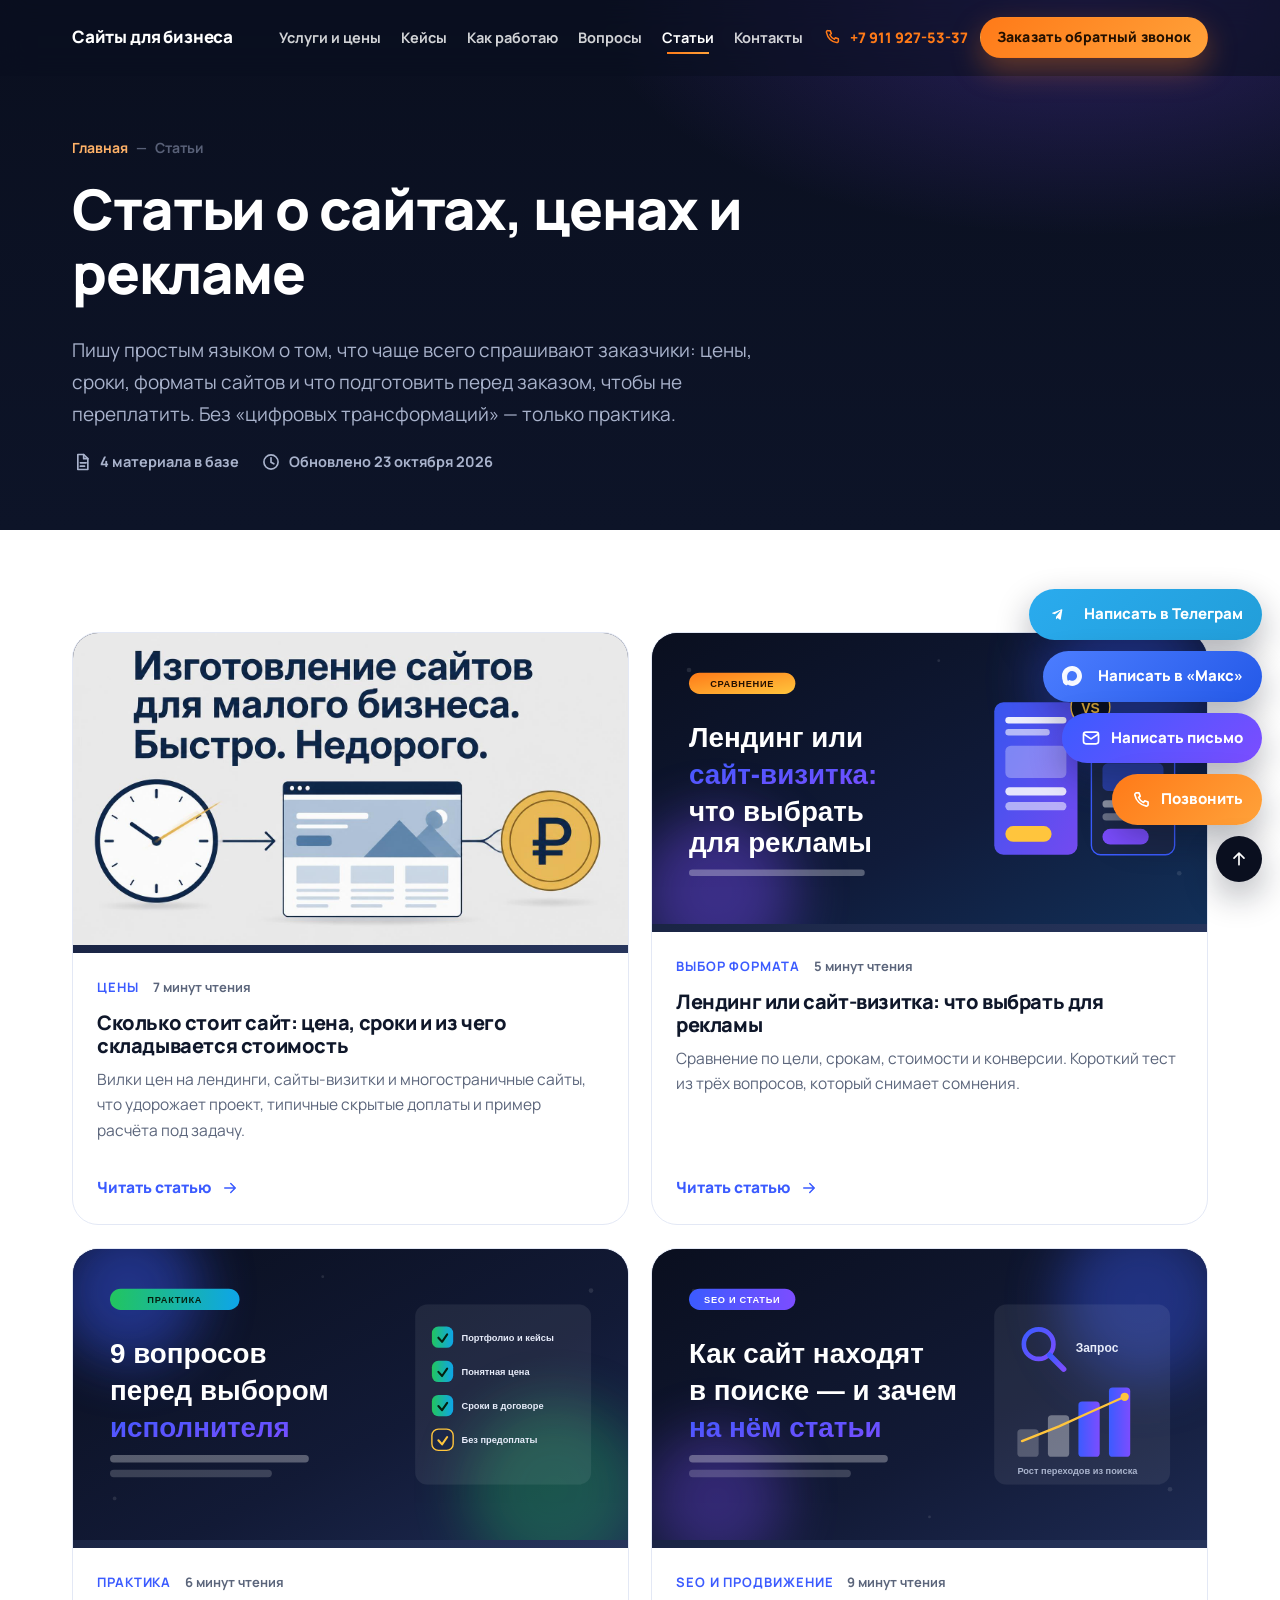
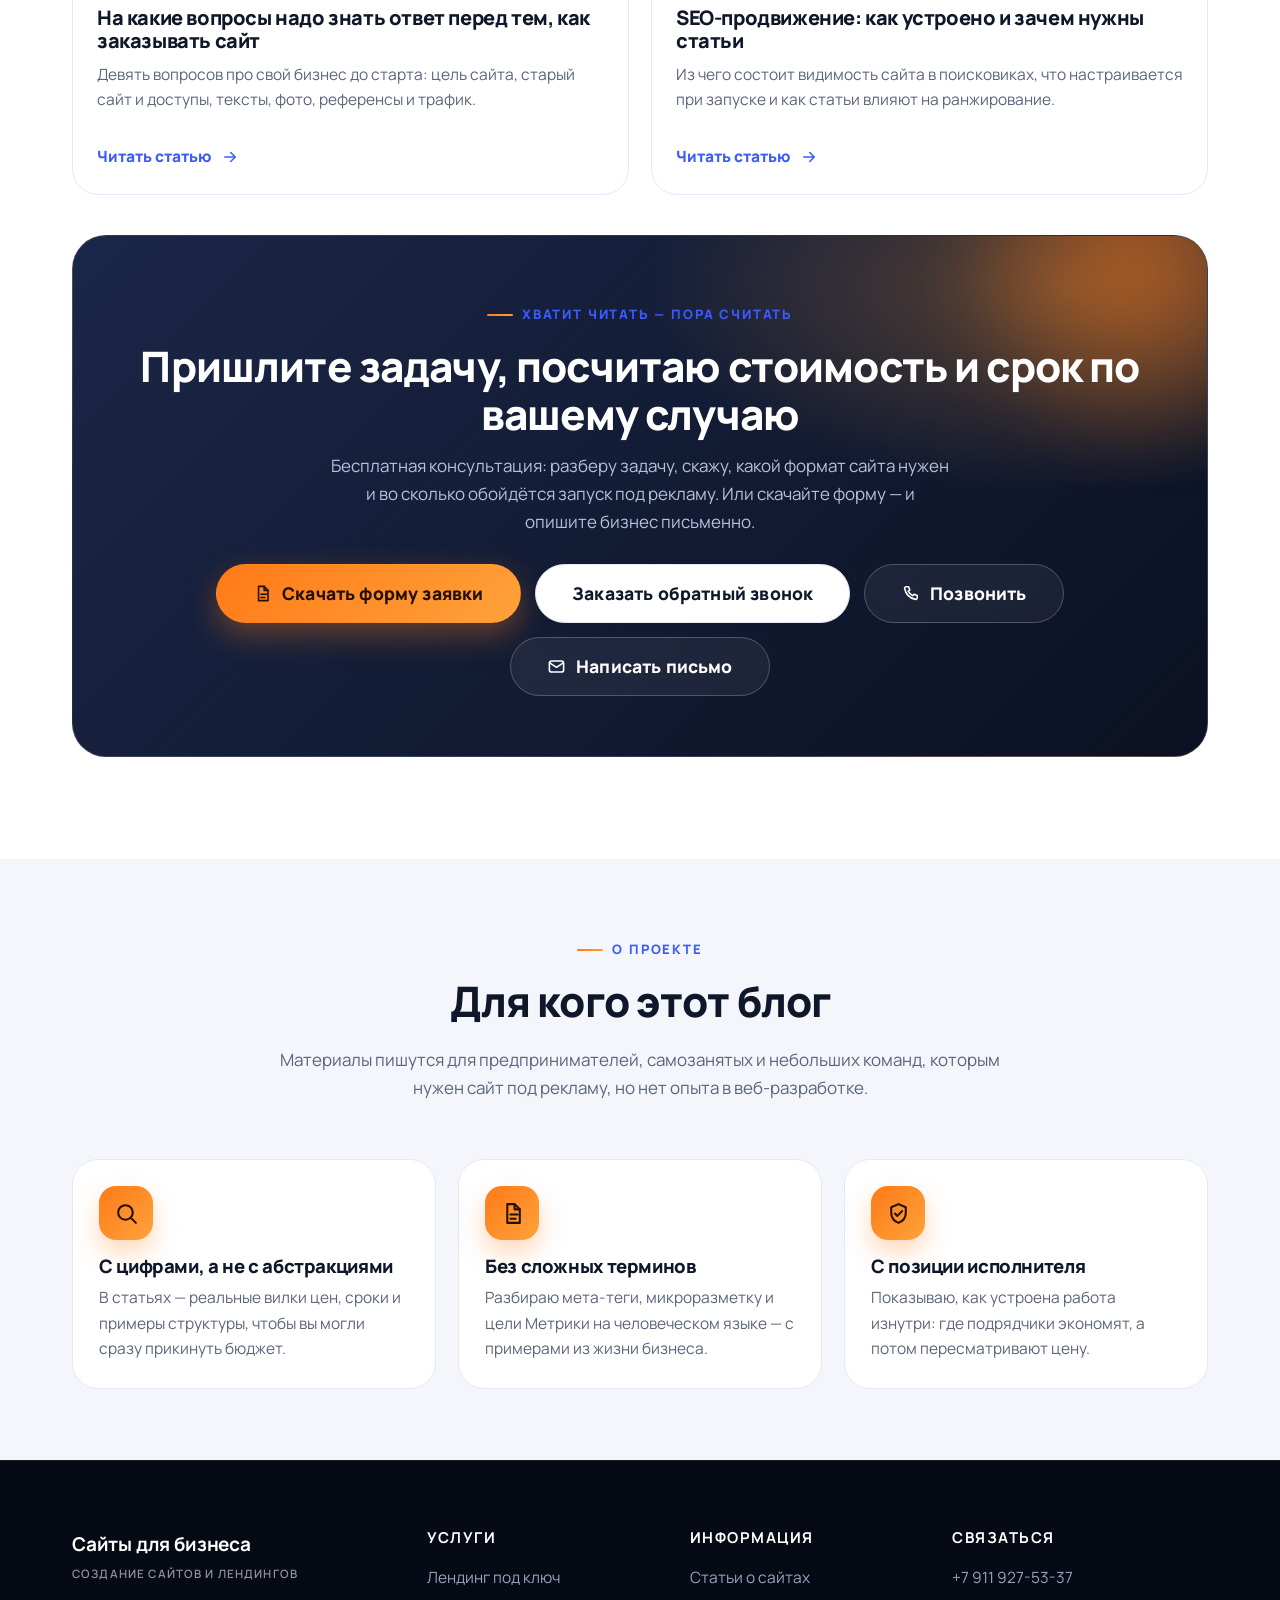
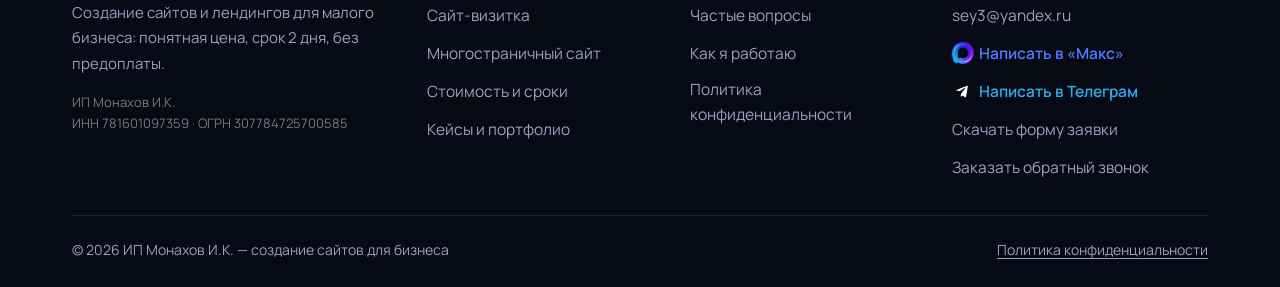
==== commit 43eb6b58: "Add Telegram contact button across the site" ====
--- a/articles.html
+++ b/articles.html
@@ -295,6 +295,7 @@
             <li><a href="tel:+79119275337">+7 911 927-53-37</a></li>
             <li><a href="mailto:sey3@yandex.ru">sey3@yandex.ru</a></li>
             <li><a class="link-max" href="https://web.max.ru/79119275337" target="_blank" rel="noopener"><img class="max-logo" src="img/max-logo.svg" alt="" width="22" height="22">Написать в «Макс»</a></li>
+            <li><a class="link-tg" href="tg://user?id=526599691" target="_blank" rel="noopener"><img class="telegram-logo" src="img/telegram-logo.svg" alt="" width="22" height="22">Написать в Телеграм</a></li>
             <li><a href="files/forma-zayavki.docx" download>Скачать форму заявки</a></li>
             <li><a href="#form" data-modal-open>Заказать обратный звонок</a></li>
           </ul>
@@ -309,6 +310,9 @@
   </footer>
 
   <div class="fab">
+    <a class="fab__tg" href="tg://user?id=526599691" target="_blank" rel="noopener" aria-label="Написать в Телеграм">
+      <img class="telegram-logo" src="img/telegram-logo.svg" alt="" width="22" height="22"><span class="fab__label">Написать в Телеграм</span>
+    </a>
     <a class="fab__wa" href="https://web.max.ru/79119275337" target="_blank" rel="noopener"
        aria-label="Написать в «Макс»">
       <img class="max-logo" src="img/max-logo.svg" alt="" width="22" height="22"><span class="fab__label">Написать в «Макс»</span>
@@ -359,6 +363,7 @@
           <div class="btn-row center mt-24">
             <a class="btn btn--outline btn--sm" href="tel:+79119275337">Позвонить</a>
             <a class="btn btn--max btn--sm" href="https://web.max.ru/79119275337" target="_blank" rel="noopener"><img class="max-logo" src="img/max-logo.svg" alt="" width="22" height="22">Написать в «Макс»</a>
+            <a class="btn btn--tg btn--sm" href="tg://user?id=526599691" target="_blank" rel="noopener"><img class="telegram-logo" src="img/telegram-logo.svg" alt="" width="22" height="22">Написать в Телеграм</a>
           </div>
         </div>
       </form>
--- a/css/style.css
+++ b/css/style.css
@@ -1328,7 +1328,8 @@
 }
 .fab.is-muted .fab__call,
 .fab.is-muted .fab__mail,
-.fab.is-muted .fab__wa {
+.fab.is-muted .fab__wa,
+.fab.is-muted .fab__tg {
   opacity: 0;
   visibility: hidden;
   transform: translateY(16px) scale(.9);
@@ -1339,9 +1340,11 @@
 .fab__call { background: var(--cta-grad); color: #241000; }
 .fab__mail { background: var(--brand-grad); }
 .fab__wa { background: linear-gradient(135deg, #4C7DFF, #2459E8); }
-
-/* Фирменный логотип Max рядом со ссылками на мессенджер */
-.max-logo {
+.fab__tg { background: linear-gradient(135deg, #2AABEE, #229ED9); }
+
+/* Логотипы мессенджеров рядом со ссылками */
+.max-logo,
+.telegram-logo {
   width: 22px;
   height: 22px;
   border-radius: 7px;
@@ -1349,21 +1352,27 @@
   vertical-align: -5px;
   flex: none;
 }
-.btn .max-logo { margin-right: 7px; }
-.fab__wa .max-logo { width: 20px; height: 20px; margin-right: 6px; vertical-align: -4px; }
+.telegram-logo { border-radius: 50%; }
+.btn .max-logo,
+.btn .telegram-logo { margin-right: 7px; }
+.fab__wa .max-logo,
+.fab__tg .telegram-logo { width: 20px; height: 20px; margin-right: 6px; vertical-align: -4px; }
 
 .btn--max { background: linear-gradient(135deg, #4C7DFF, #2459E8); color: #fff; border-color: transparent; box-shadow: 0 12px 30px rgba(36, 89, 232, .35); }
 .btn--max:hover { filter: brightness(1.06); box-shadow: 0 18px 38px rgba(36, 89, 232, .45); }
+.btn--tg { background: linear-gradient(135deg, #2AABEE, #229ED9); color: #fff; border-color: transparent; box-shadow: 0 12px 30px rgba(34, 158, 217, .35); }
+.btn--tg:hover { filter: brightness(1.06); box-shadow: 0 18px 38px rgba(34, 158, 217, .45); }
 .link-max { color: #4C7DFF; font-weight: 600; }
 .link-max:hover { color: #6F97FF; }
+.link-tg { color: #2AABEE; font-weight: 600; }
+.link-tg:hover { color: #5BC4F5; }
 
 /* Кнопки-ссылки внутри текста статьи: не красить ссылочным синим и без подчёркивания */
 .prose a.btn { text-decoration: none; }
 .prose a.btn--cta { color: #231000; }
-.prose a.btn--ghost, .prose a.btn--max { color: #fff; }
+.prose a.btn--ghost, .prose a.btn--max, .prose a.btn--tg { color: #fff; }
 .prose a.btn--outline { color: var(--text); }
 .prose a.btn--outline:hover { color: var(--brand); }
-.fab__wa { background: linear-gradient(135deg, #4C7DFF, #2459E8); }
 .fab__top {
   width: 46px;
   height: 46px;
@@ -1775,6 +1784,7 @@
   .fab__call { width: 50px; height: 50px; padding: 0 !important; justify-content: center; }
   .fab__mail { width: 50px; height: 50px; padding: 0 !important; justify-content: center; }
   .fab__wa { width: 50px; height: 50px; padding: 0 !important; justify-content: center; }
+  .fab__tg { width: 50px; height: 50px; padding: 0 !important; justify-content: center; }
 
   .footer__grid { grid-template-columns: 1fr; gap: 26px; }
   .footer__bottom { flex-direction: column; align-items: flex-start; }
@@ -1806,11 +1816,12 @@
   .prose .toc { grid-template-columns: 1fr; }
 }
 
-/* Официальный логотип MAX: на синих фирменных кнопках — белый вариант */
+/* Логотипы мессенджеров: на фирменных кнопках — белый вариант */
 .btn--max .max-logo,
 .fab__wa .max-logo,
 .contact-item--wa .max-logo { filter: brightness(0) invert(1); }
-.link-max .max-logo { margin-right: 5px; }
+.link-max .max-logo,
+.link-tg .telegram-logo { margin-right: 5px; }
 
 /* Карточки кейсов со ссылками на реальные проекты */
 .case__img a { display: block; }
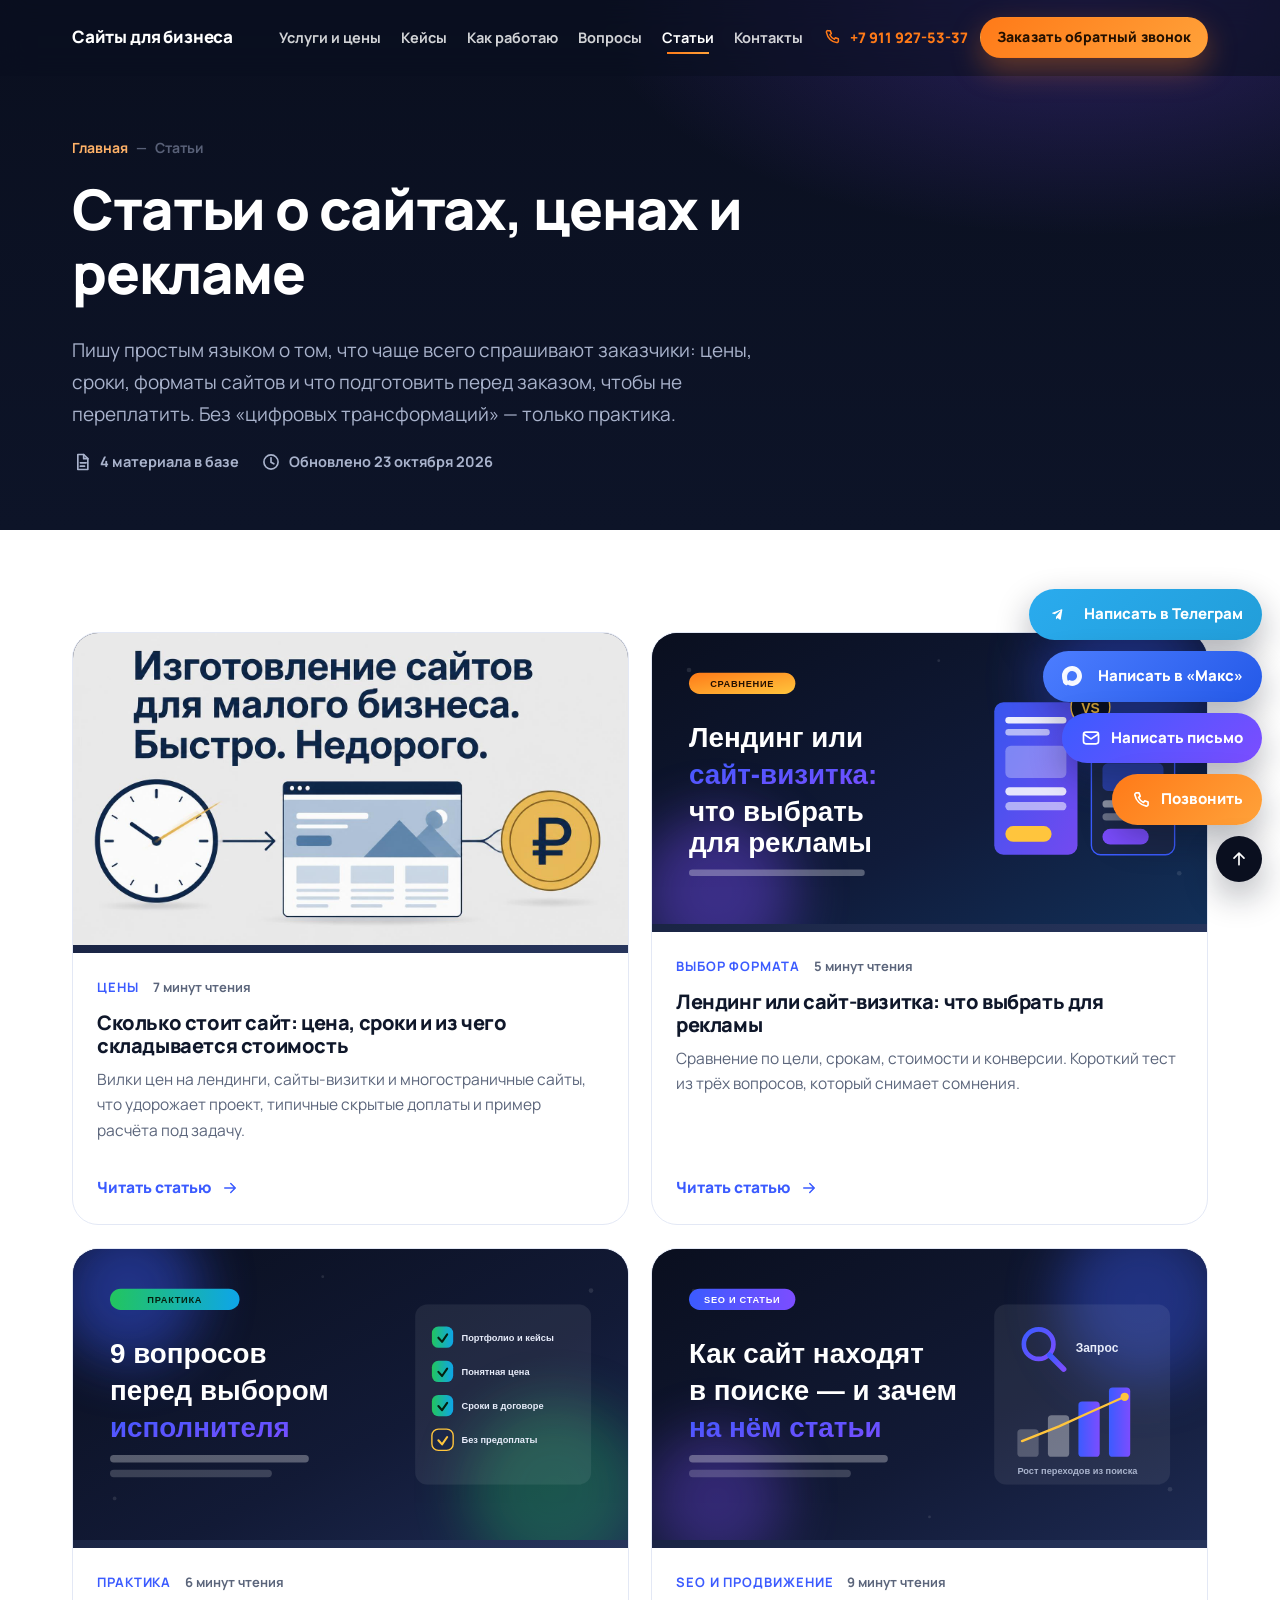
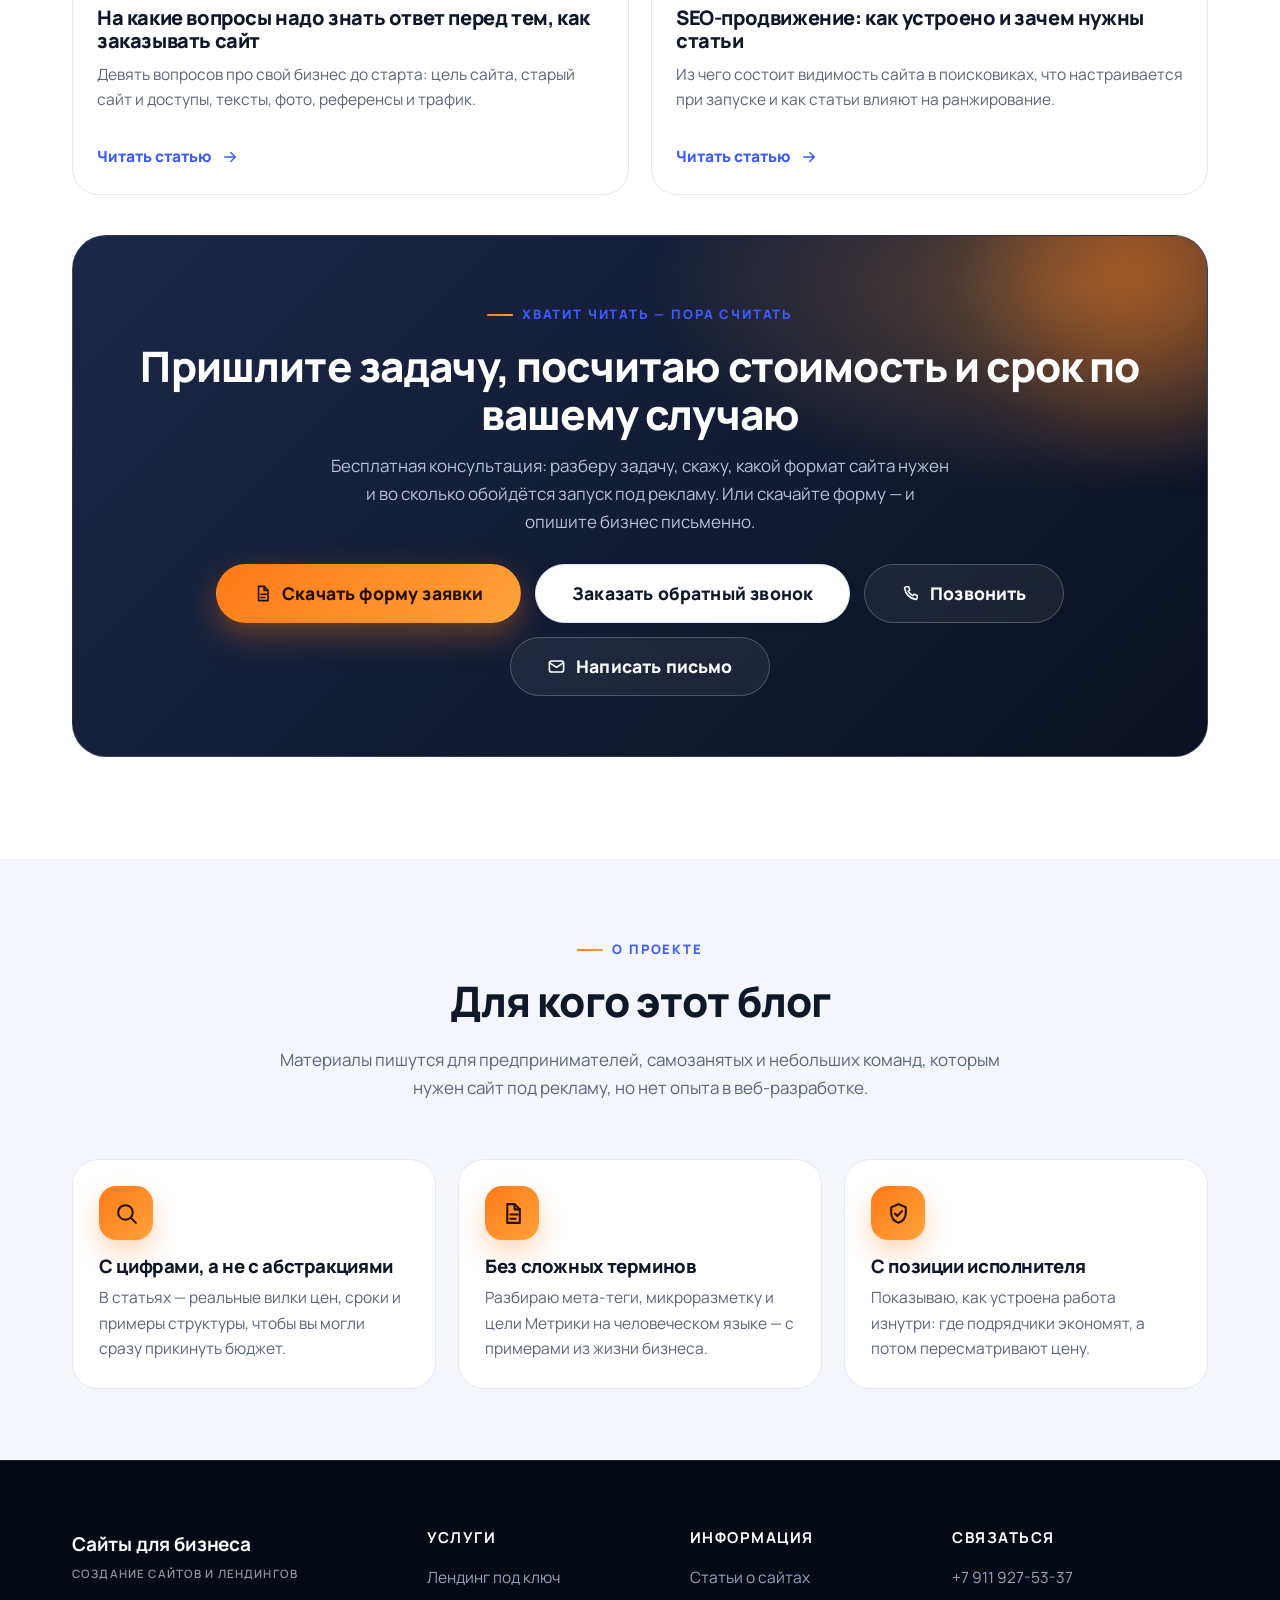
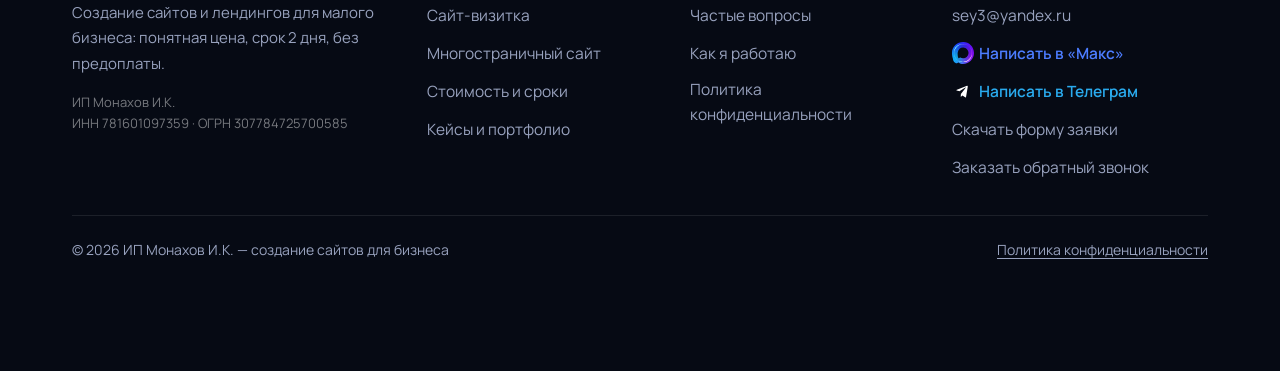
==== commit 10a3576c: "Add required consent checkbox to callback forms" ====
--- a/articles.html
+++ b/articles.html
@@ -355,7 +355,13 @@
         <button class="btn btn--cta btn--block btn--lg mt-24" type="submit">
           Отправить заявку <svg class="icon" aria-hidden="true"><use href="#i-arrow"/></svg>
         </button>
-        <p class="form-note">Нажимая кнопку, вы соглашаетесь с <a href="privacy.html">политикой конфиденциальности</a>.</p>
+              <div class="field field--check">
+                <label class="check">
+                  <input type="checkbox" name="consent" required>
+                  <span>Я даю согласие на обработку персональных данных в соответствии с <a href="privacy.html">политикой конфиденциальности</a></span>
+                </label>
+                <span class="field__error">Необходимо дать согласие на обработку персональных данных</span>
+              </div>
         <div class="form-success" role="status">
           <i><svg class="icon" aria-hidden="true"><use href="#i-check"/></svg></i>
           <h4>Заявка сформирована!</h4>
--- a/css/style.css
+++ b/css/style.css
@@ -1234,6 +1234,28 @@
 }
 .form-note a { color: var(--brand); text-decoration: underline; font-weight: 700; }
 
+.field--check { margin-top: 16px; }
+.check {
+  display: flex;
+  align-items: flex-start;
+  gap: 10px;
+  font-size: 14px;
+  color: var(--muted);
+  line-height: 1.5;
+  cursor: pointer;
+  font-weight: 600;
+}
+.check input[type="checkbox"] {
+  width: 18px;
+  height: 18px;
+  margin-top: 2px;
+  flex: none;
+  accent-color: var(--brand);
+  cursor: pointer;
+}
+.check a { color: var(--brand); text-decoration: underline; font-weight: 700; }
+.field--check.field--error .check { color: var(--red); }
+
 .form-success {
   display: none;
   text-align: center;
@@ -1257,7 +1279,7 @@
 .footer {
   background: #060A14;
   color: #98A2BE;
-  padding: clamp(44px, 6vw, 68px) 0 26px;
+  padding: clamp(44px, 6vw, 68px) 0 110px;
   border-top: 1px solid rgba(255, 255, 255, .07);
 }
 .footer__grid {
